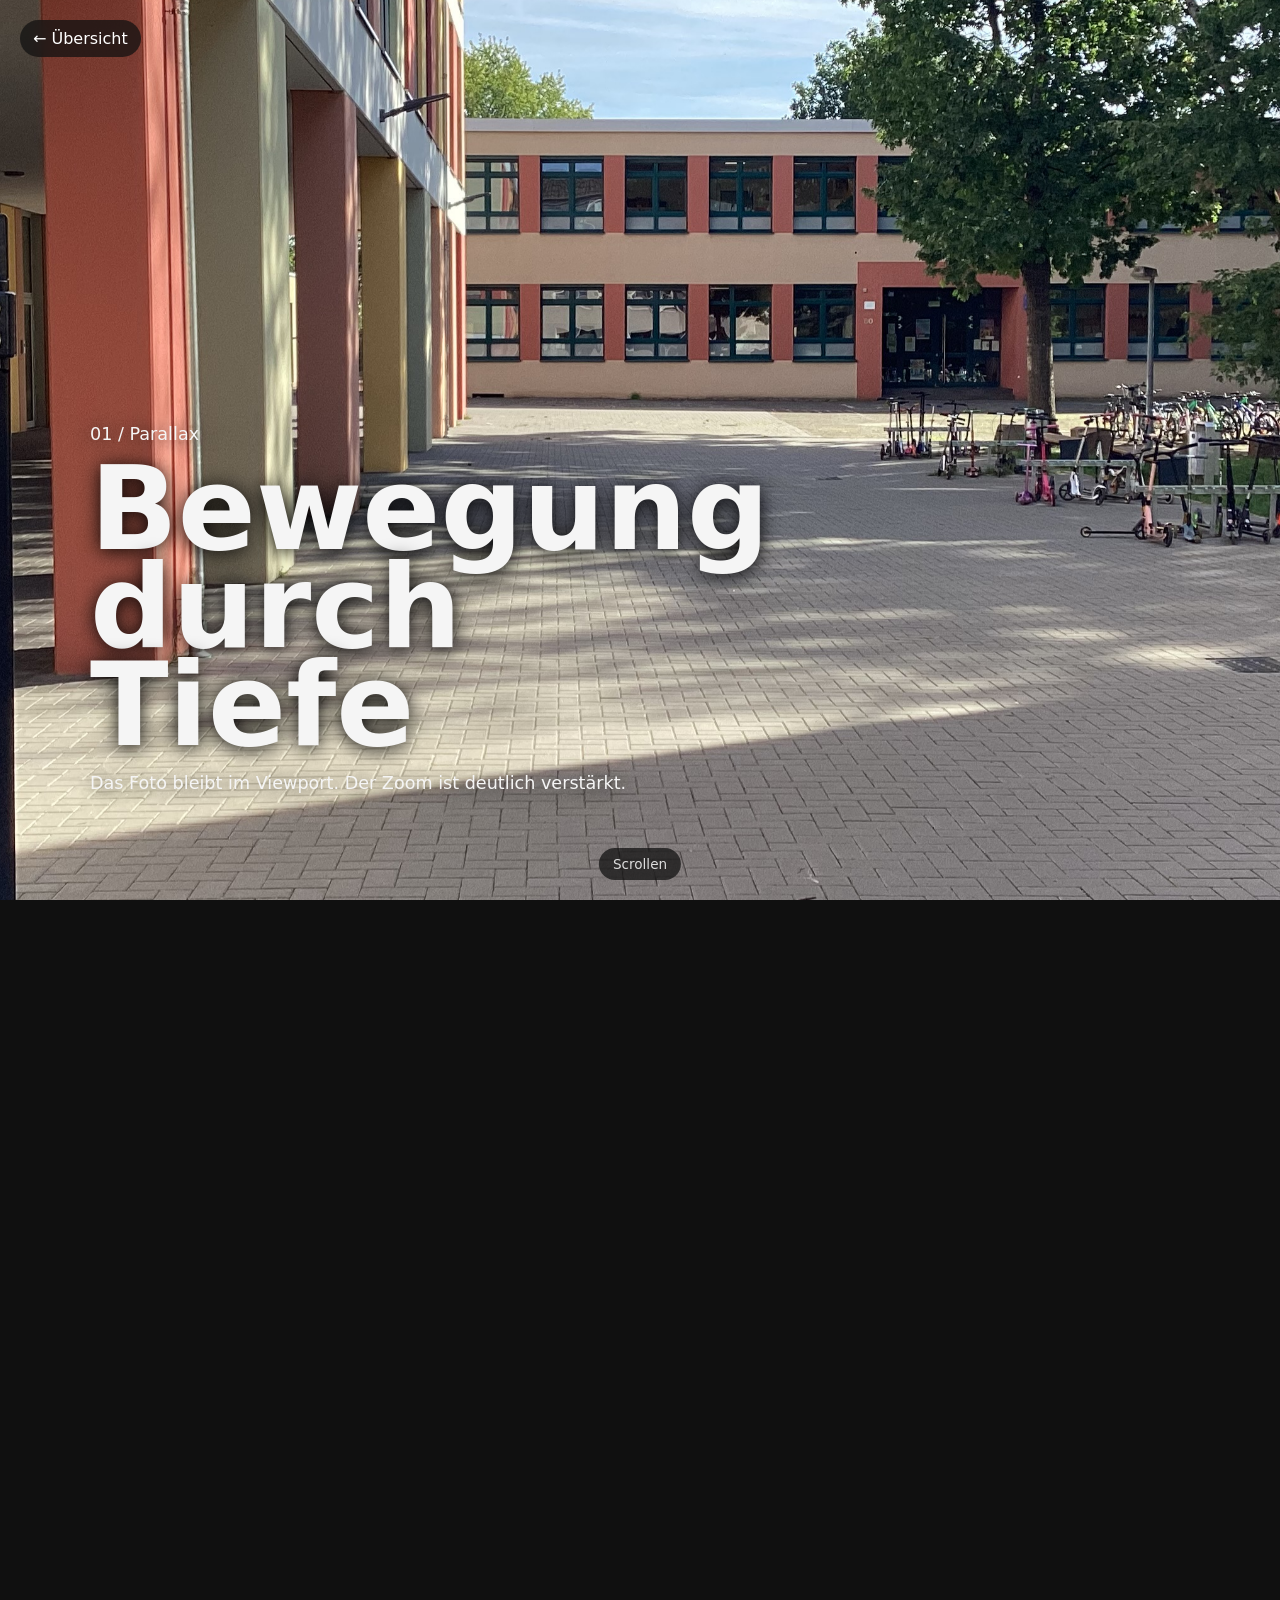
==== 01-parallax.html @ c091f6e7 "Remove trailing section after parallax animation" ====
<!doctype html><html lang="de"><head><meta charset="utf-8"><meta name="viewport" content="width=device-width,initial-scale=1"><title>Parallax</title><link rel="stylesheet" href="style.css"></head><body><a class="back" href="index.html">← Übersicht</a><main class="demo"><section class="parallax-track" id="parallax-track"><div class="parallax-sticky"><img id="photo" class="photo parallax-photo" src="IMG_0030.jpeg" alt=""><div class="caption"><p>01 / Parallax</p><h1>Bewegung<br>durch Tiefe</h1><p>Das Foto bleibt im Viewport. Der Zoom ist deutlich verstärkt.</p></div></div></section></main><div class="hint">Scrollen</div><script>const track=document.querySelector('#parallax-track');const img=document.querySelector('#photo');const caption=document.querySelector('.caption');function update(){const max=track.offsetHeight-innerHeight;const rect=track.getBoundingClientRect();const p=max>0?Math.min(1,Math.max(0,-rect.top/max)):0;const y=-18*p;const scale=1.18+0.27*p;img.style.transform='translate3d(0,'+y+'%,0) scale('+scale+')';caption.style.transform='translate3d(0,'+(-18*p)+'px,0)'}addEventListener('scroll',update,{passive:true});addEventListener('resize',update);update();</script></body></html>
---- style.css ----
*{box-sizing:border-box}html{scroll-behavior:smooth}body{margin:0;font-family:system-ui,-apple-system,BlinkMacSystemFont,"Segoe UI",sans-serif;background:#101010;color:#f5f5f5}a{color:inherit}.home{max-width:1100px;margin:auto;padding:8vh 5vw}.eyebrow{opacity:.55;text-transform:uppercase;letter-spacing:.14em;font-size:.8rem}.home h1{font-size:clamp(3rem,8vw,7rem);line-height:.9;margin:.2em 0}.home>p:not(.eyebrow){max-width:650px;color:#bbb;font-size:1.1rem}.grid{display:grid;grid-template-columns:repeat(auto-fit,minmax(230px,1fr));gap:14px;margin-top:50px}.grid a{padding:25px;background:#1b1b1b;text-decoration:none;border:1px solid #292929;transition:transform .25s,background .25s}.grid a:hover{transform:translateY(-5px);background:#242424}.grid b,.grid span,.grid small{display:block}.grid b{font-size:.75rem;opacity:.5}.grid span{font-size:1.35rem;margin:25px 0 7px}.grid small{color:#999}.demo{min-height:100vh}.back{position:fixed;z-index:20;top:20px;left:20px;padding:9px 13px;background:#111b;color:#fff;text-decoration:none;border-radius:999px;backdrop-filter:blur(8px)}.hint{position:fixed;z-index:10;bottom:20px;left:50%;transform:translateX(-50%);padding:8px 14px;background:#111b;border-radius:999px;color:#ddd;font-size:.85rem}.photo{display:block;width:100%;height:100%;object-fit:cover}.stage{height:100vh;overflow:hidden;position:relative}.caption{position:absolute;z-index:3;left:7vw;bottom:10vh;max-width:600px;text-shadow:0 2px 20px #000}.caption h1{font-size:clamp(3rem,9vw,9rem);margin:0;line-height:.85}.caption p{font-size:1.1rem}.section{min-height:100vh;display:grid;place-items:center;padding:8vw}.reveal-wrap{width:min(1000px,90vw);height:min(70vh,700px);position:relative;overflow:hidden;background:#222}.reveal-wrap img{position:absolute;inset:0}.reveal-overlay{clip-path:circle(0% at 50% 50%);}.webgl-stage{height:100vh}.webgl-stage canvas{display:block;width:100%;height:100%}.particle-stage{position:relative;height:100vh;background:#050505}.particle-stage canvas{position:absolute;inset:0;width:100%;height:100%}.parallax-track{height:220vh;position:relative}.parallax-sticky{position:fixed;inset:0;width:100vw;height:100vh;overflow:hidden;z-index:1;background:#101010}.parallax-photo{position:absolute;inset:-18%;width:136%;height:136%;will-change:transform}.parallax-sticky .caption{transition:transform .05s linear;will-change:transform}.reveal-track{height:220vh;position:relative}.reveal-sticky{position:fixed;inset:0;width:100vw;height:100vh;display:grid;place-items:center;z-index:1;background:#101010}.reveal-base{transform:scale(1.18)}.reveal-overlay{clip-path:circle(4% at 50% 50%);transform:scale(1.30)}body{overflow-x:hidden}.parallax-sticky .caption,.reveal-sticky{will-change:transform}
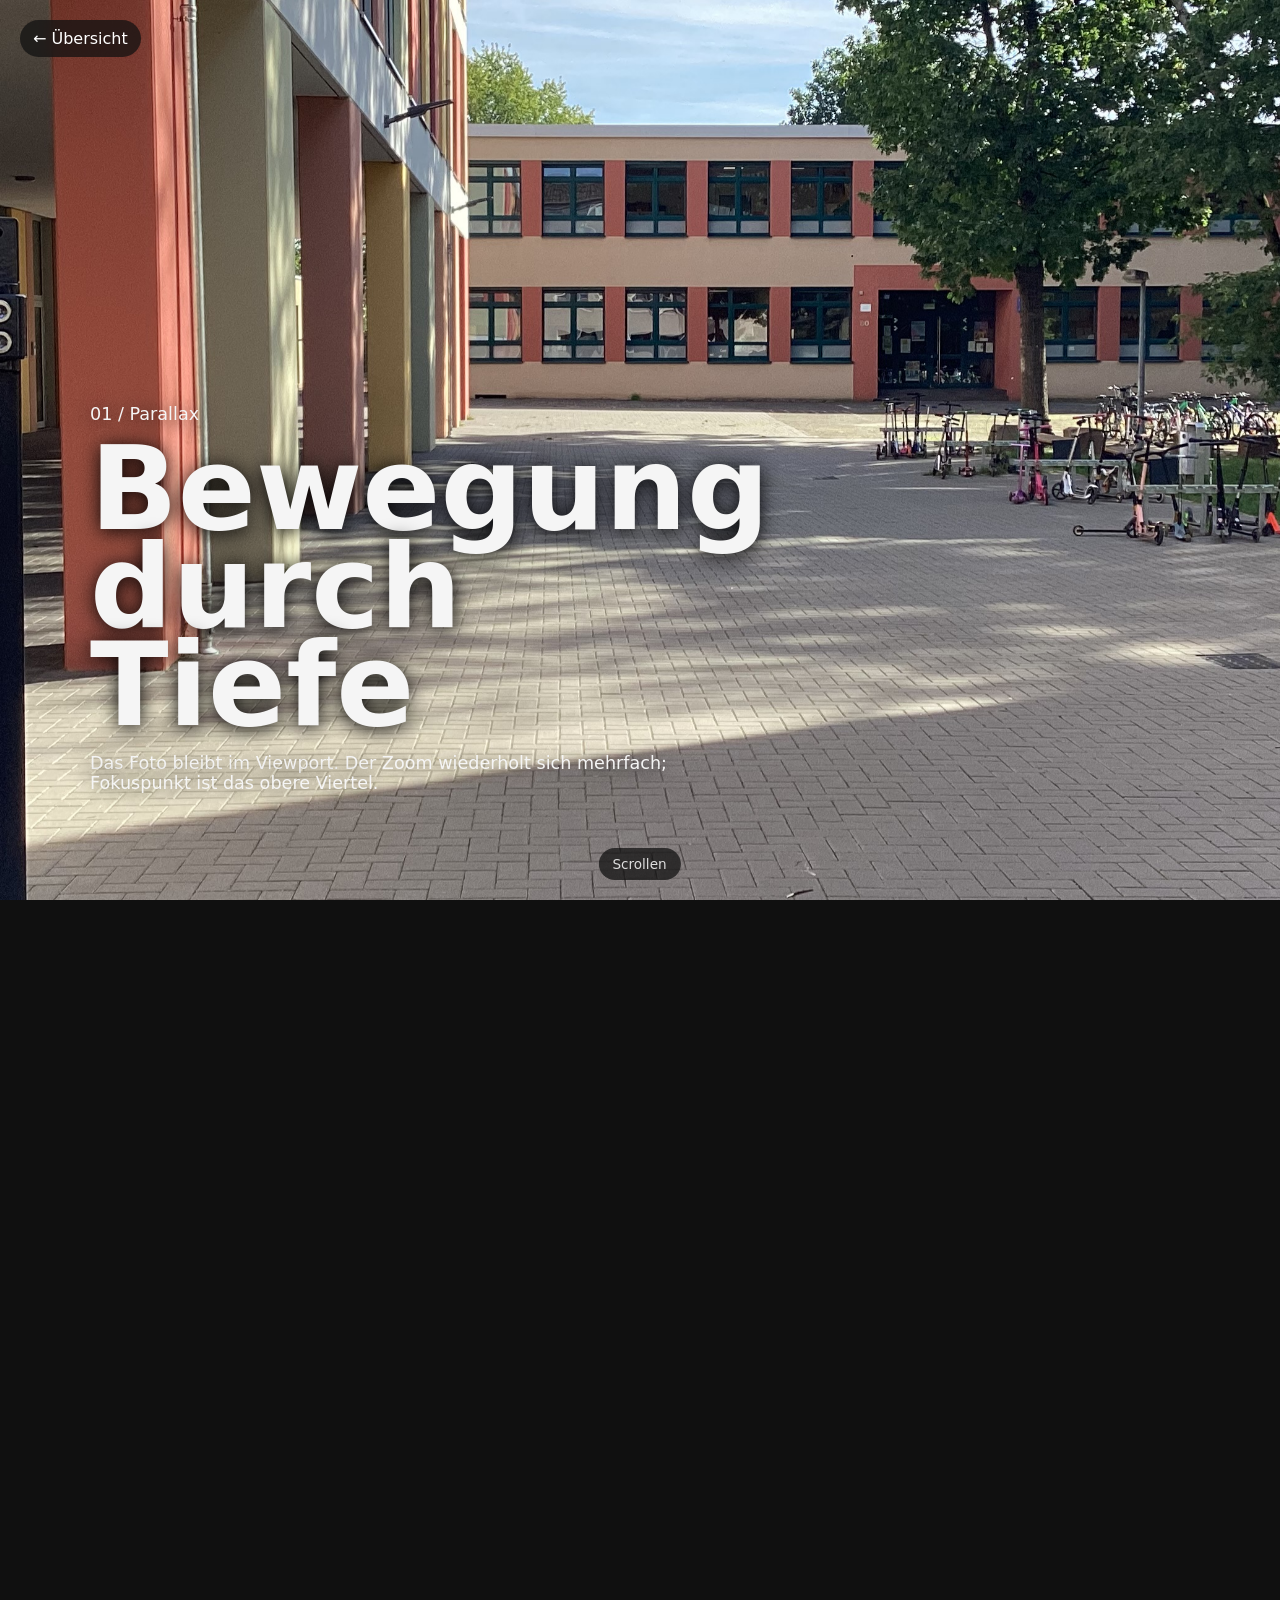
==== commit 26afdfd8: "Repeat photo effects with upper-quarter focus" ====
--- a/01-parallax.html
+++ b/01-parallax.html
@@ -1 +1 @@
-<!doctype html><html lang="de"><head><meta charset="utf-8"><meta name="viewport" content="width=device-width,initial-scale=1"><title>Parallax</title><link rel="stylesheet" href="style.css"></head><body><a class="back" href="index.html">← Übersicht</a><main class="demo"><section class="parallax-track" id="parallax-track"><div class="parallax-sticky"><img id="photo" class="photo parallax-photo" src="IMG_0030.jpeg" alt=""><div class="caption"><p>01 / Parallax</p><h1>Bewegung<br>durch Tiefe</h1><p>Das Foto bleibt im Viewport. Der Zoom ist deutlich verstärkt.</p></div></div></section></main><div class="hint">Scrollen</div><script>const track=document.querySelector('#parallax-track');const img=document.querySelector('#photo');const caption=document.querySelector('.caption');function update(){const max=track.offsetHeight-innerHeight;const rect=track.getBoundingClientRect();const p=max>0?Math.min(1,Math.max(0,-rect.top/max)):0;const y=-18*p;const scale=1.18+0.27*p;img.style.transform='translate3d(0,'+y+'%,0) scale('+scale+')';caption.style.transform='translate3d(0,'+(-18*p)+'px,0)'}addEventListener('scroll',update,{passive:true});addEventListener('resize',update);update();</script></body></html>+<!doctype html><html lang="de"><head><meta charset="utf-8"><meta name="viewport" content="width=device-width,initial-scale=1"><title>Parallax</title><link rel="stylesheet" href="style.css"></head><body><a class="back" href="index.html">← Übersicht</a><main class="demo"><section class="parallax-track" id="parallax-track"><div class="parallax-sticky"><img id="photo" class="photo parallax-photo" src="IMG_0030.jpeg" alt=""><div class="caption"><p>01 / Parallax</p><h1>Bewegung<br>durch Tiefe</h1><p>Das Foto bleibt im Viewport. Der Zoom wiederholt sich mehrfach; Fokuspunkt ist das obere Viertel.</p></div></div></section></main><div class="hint">Scrollen</div><script>const track=document.querySelector('#parallax-track');const img=document.querySelector('#photo');const caption=document.querySelector('.caption');function update(){const max=track.offsetHeight-innerHeight;const rect=track.getBoundingClientRect();const p=max>0?Math.min(1,Math.max(0,-rect.top/max)):0;const cycles=4;const t=p*cycles;const local=t-Math.floor(t);const eased=local<.5?2*local*local:1-Math.pow(-2*local+2,2)/2;const scale=1.16+0.34*eased;const y=-20*eased;img.style.transform='translate3d(0,'+y+'%,0) scale('+scale+')';caption.style.transform='translate3d(0,'+(-14*eased)+'px,0)'}addEventListener('scroll',update,{passive:true});addEventListener('resize',update);update();</script></body></html>
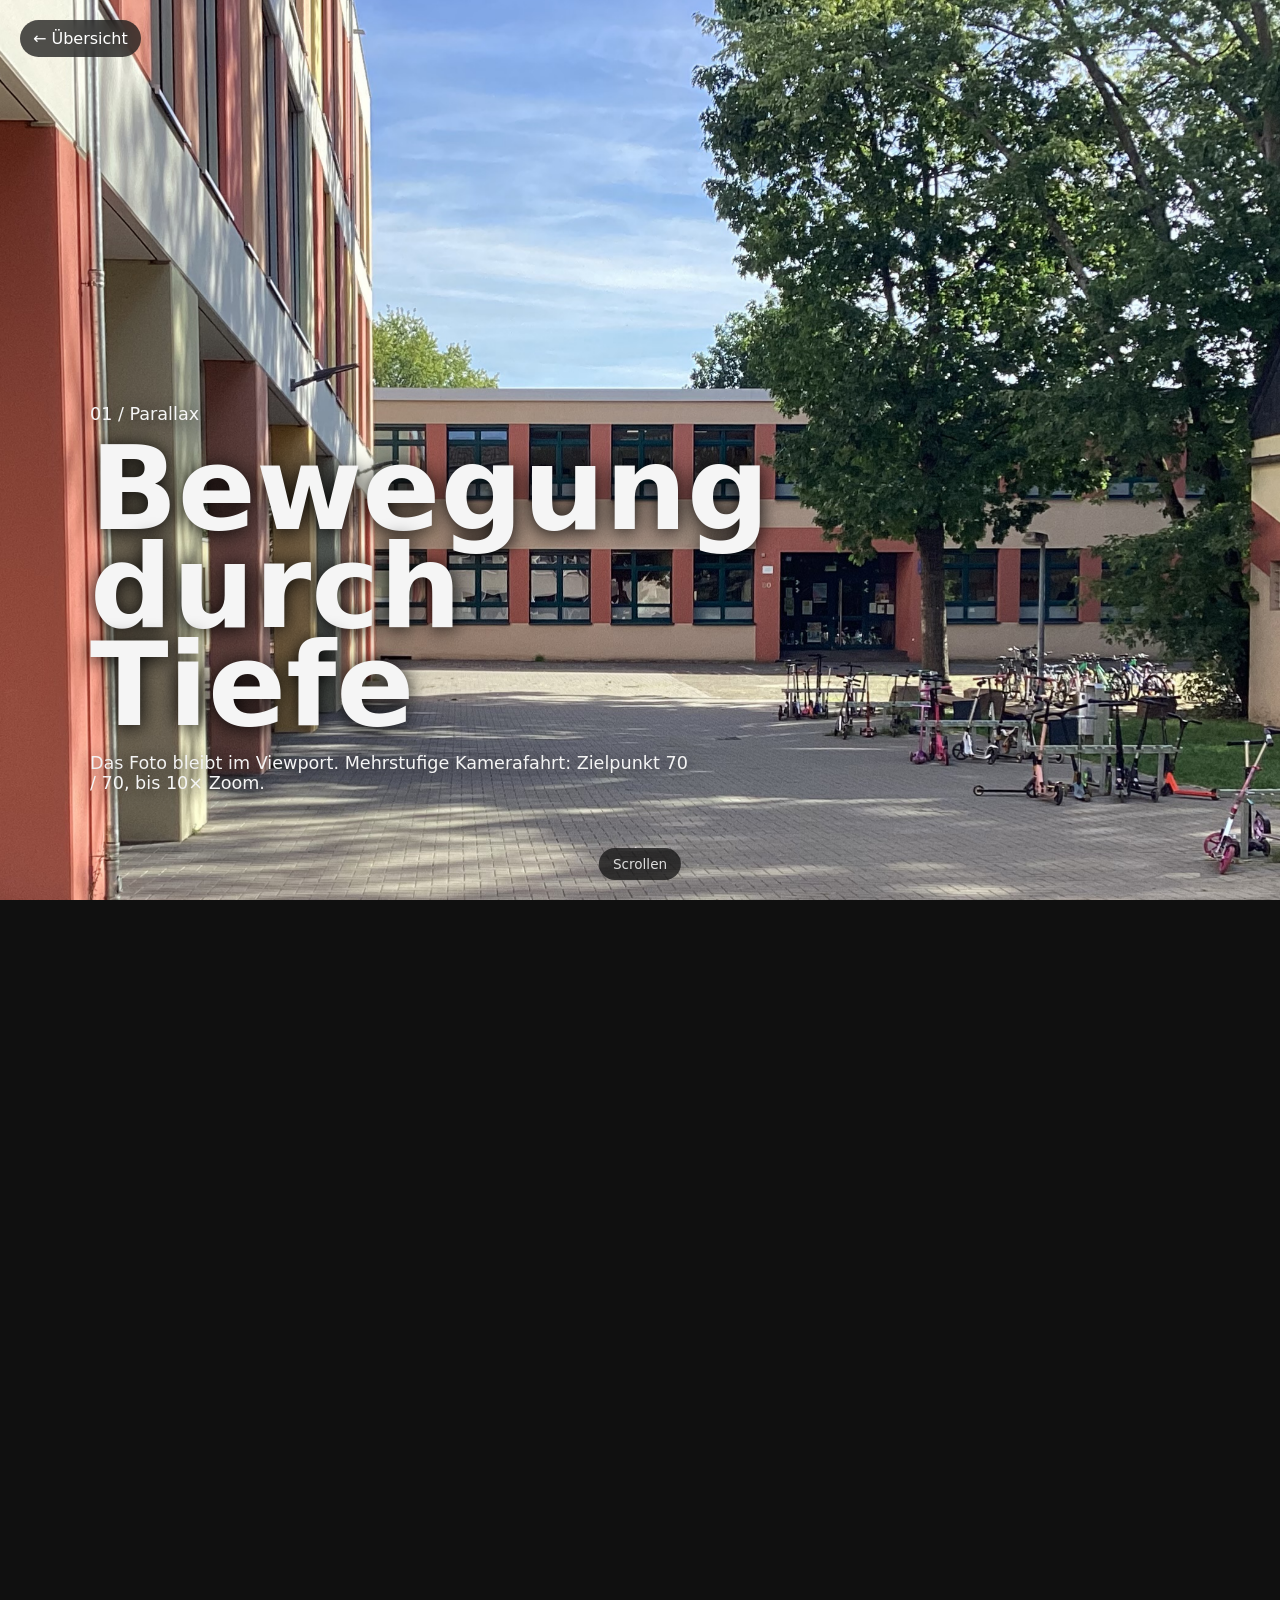
==== commit 082d545e: "Test multi-stage parallax to 70/70 at 10x zoom" ====
--- a/01-parallax.html
+++ b/01-parallax.html
@@ -1 +1,48 @@
-<!doctype html><html lang="de"><head><meta charset="utf-8"><meta name="viewport" content="width=device-width,initial-scale=1"><title>Parallax</title><link rel="stylesheet" href="style.css"></head><body><a class="back" href="index.html">← Übersicht</a><main class="demo"><section class="parallax-track" id="parallax-track"><div class="parallax-sticky"><img id="photo" class="photo parallax-photo" src="IMG_0030.jpeg" alt=""><div class="caption"><p>01 / Parallax</p><h1>Bewegung<br>durch Tiefe</h1><p>Das Foto bleibt im Viewport. Der Zoom wiederholt sich mehrfach; Fokuspunkt ist das obere Viertel.</p></div></div></section></main><div class="hint">Scrollen</div><script>const track=document.querySelector('#parallax-track');const img=document.querySelector('#photo');const caption=document.querySelector('.caption');function update(){const max=track.offsetHeight-innerHeight;const rect=track.getBoundingClientRect();const p=max>0?Math.min(1,Math.max(0,-rect.top/max)):0;const cycles=4;const t=p*cycles;const local=t-Math.floor(t);const eased=local<.5?2*local*local:1-Math.pow(-2*local+2,2)/2;const scale=1.16+0.34*eased;const y=-20*eased;img.style.transform='translate3d(0,'+y+'%,0) scale('+scale+')';caption.style.transform='translate3d(0,'+(-14*eased)+'px,0)'}addEventListener('scroll',update,{passive:true});addEventListener('resize',update);update();</script></body></html>+<!doctype html><html lang="de"><head><meta charset="utf-8"><meta name="viewport" content="width=device-width,initial-scale=1"><title>Parallax</title><link rel="stylesheet" href="style.css"></head><body><a class="back" href="index.html">← Übersicht</a><main class="demo"><section class="parallax-track" id="parallax-track"><div class="parallax-sticky"><img id="photo" class="photo parallax-photo" src="IMG_0030.jpeg" alt=""><div class="caption"><p>01 / Parallax</p><h1>Bewegung<br>durch Tiefe</h1><p>Das Foto bleibt im Viewport. Mehrstufige Kamerafahrt: Zielpunkt 70 / 70, bis 10× Zoom.</p></div></div></section></main><div class="hint">Scrollen</div><script>
+const track=document.querySelector('#parallax-track');
+const img=document.querySelector('#photo');
+const caption=document.querySelector('.caption');
+
+const stages=[
+  {at:0.00,x:50,y:25,scale:1.15},
+  {at:0.22,x:42,y:35,scale:2.0},
+  {at:0.48,x:55,y:48,scale:4.0},
+  {at:0.72,x:63,y:58,scale:7.0},
+  {at:1.00,x:70,y:70,scale:10.0}
+];
+
+const ease=t=>t<0.5?2*t*t:1-Math.pow(-2*t+2,2)/2;
+
+function stateAt(p){
+  for(let i=0;i<stages.length-1;i++){
+    const a=stages[i],b=stages[i+1];
+    if(p<=b.at){
+      const local=(p-a.at)/(b.at-a.at);
+      const e=ease(Math.max(0,Math.min(1,local)));
+      return {
+        x:a.x+(b.x-a.x)*e,
+        y:a.y+(b.y-a.y)*e,
+        scale:a.scale+(b.scale-a.scale)*e
+      };
+    }
+  }
+  return stages[stages.length-1];
+}
+
+function update(){
+  const max=Math.max(1,track.offsetHeight-innerHeight);
+  const rect=track.getBoundingClientRect();
+  const p=Math.min(1,Math.max(0,-rect.top/max));
+  const s=stateAt(p);
+
+  const tx=innerWidth/2-(s.x/100)*innerWidth*s.scale;
+  const ty=innerHeight/2-(s.y/100)*innerHeight*s.scale;
+
+  img.style.transform='translate3d('+tx+'px,'+ty+'px,0) scale('+s.scale+')';
+  caption.style.transform='translate3d(0,'+(-20*p)+'px,0)';
+}
+
+addEventListener('scroll',update,{passive:true});
+addEventListener('resize',update);
+update();
+</script></body></html>
--- a/style.css
+++ b/style.css
@@ -1 +1 @@
-*{box-sizing:border-box}html{scroll-behavior:smooth}body{margin:0;font-family:system-ui,-apple-system,BlinkMacSystemFont,"Segoe UI",sans-serif;background:#101010;color:#f5f5f5}a{color:inherit}.home{max-width:1100px;margin:auto;padding:8vh 5vw}.eyebrow{opacity:.55;text-transform:uppercase;letter-spacing:.14em;font-size:.8rem}.home h1{font-size:clamp(3rem,8vw,7rem);line-height:.9;margin:.2em 0}.home>p:not(.eyebrow){max-width:650px;color:#bbb;font-size:1.1rem}.grid{display:grid;grid-template-columns:repeat(auto-fit,minmax(230px,1fr));gap:14px;margin-top:50px}.grid a{padding:25px;background:#1b1b1b;text-decoration:none;border:1px solid #292929;transition:transform .25s,background .25s}.grid a:hover{transform:translateY(-5px);background:#242424}.grid b,.grid span,.grid small{display:block}.grid b{font-size:.75rem;opacity:.5}.grid span{font-size:1.35rem;margin:25px 0 7px}.grid small{color:#999}.demo{min-height:100vh}.back{position:fixed;z-index:20;top:20px;left:20px;padding:9px 13px;background:#111b;color:#fff;text-decoration:none;border-radius:999px;backdrop-filter:blur(8px)}.hint{position:fixed;z-index:10;bottom:20px;left:50%;transform:translateX(-50%);padding:8px 14px;background:#111b;border-radius:999px;color:#ddd;font-size:.85rem}.photo{display:block;width:100%;height:100%;object-fit:cover}.stage{height:100vh;overflow:hidden;position:relative}.caption{position:absolute;z-index:3;left:7vw;bottom:10vh;max-width:600px;text-shadow:0 2px 20px #000}.caption h1{font-size:clamp(3rem,9vw,9rem);margin:0;line-height:.85}.caption p{font-size:1.1rem}.section{min-height:100vh;display:grid;place-items:center;padding:8vw}.reveal-wrap{width:min(1000px,90vw);height:min(70vh,700px);position:relative;overflow:hidden;background:#222}.reveal-wrap img{position:absolute;inset:0}.reveal-overlay{clip-path:circle(0% at 50% 50%);}.webgl-stage{height:100vh}.webgl-stage canvas{display:block;width:100%;height:100%}.particle-stage{position:relative;height:100vh;background:#050505}.particle-stage canvas{position:absolute;inset:0;width:100%;height:100%}.parallax-track{height:220vh;position:relative}.parallax-sticky{position:fixed;inset:0;width:100vw;height:100vh;overflow:hidden;z-index:1;background:#101010}.parallax-photo{position:absolute;inset:-18%;width:136%;height:136%;will-change:transform}.parallax-sticky .caption{transition:transform .05s linear;will-change:transform}.reveal-track{height:220vh;position:relative}.reveal-sticky{position:fixed;inset:0;width:100vw;height:100vh;display:grid;place-items:center;z-index:1;background:#101010}.reveal-base{transform:scale(1.18)}.reveal-overlay{clip-path:circle(4% at 50% 50%);transform:scale(1.30)}body{overflow-x:hidden}.parallax-sticky .caption,.reveal-sticky{will-change:transform}+*{box-sizing:border-box}html{scroll-behavior:smooth}body{margin:0;font-family:system-ui,-apple-system,BlinkMacSystemFont,"Segoe UI",sans-serif;background:#101010;color:#f5f5f5}a{color:inherit}.home{max-width:1100px;margin:auto;padding:8vh 5vw}.eyebrow{opacity:.55;text-transform:uppercase;letter-spacing:.14em;font-size:.8rem}.home h1{font-size:clamp(3rem,8vw,7rem);line-height:.9;margin:.2em 0}.home>p:not(.eyebrow){max-width:650px;color:#bbb;font-size:1.1rem}.grid{display:grid;grid-template-columns:repeat(auto-fit,minmax(230px,1fr));gap:14px;margin-top:50px}.grid a{padding:25px;background:#1b1b1b;text-decoration:none;border:1px solid #292929;transition:transform .25s,background .25s}.grid a:hover{transform:translateY(-5px);background:#242424}.grid b,.grid span,.grid small{display:block}.grid b{font-size:.75rem;opacity:.5}.grid span{font-size:1.35rem;margin:25px 0 7px}.grid small{color:#999}.demo{min-height:100vh}.back{position:fixed;z-index:20;top:20px;left:20px;padding:9px 13px;background:#111b;color:#fff;text-decoration:none;border-radius:999px;backdrop-filter:blur(8px)}.hint{position:fixed;z-index:10;bottom:20px;left:50%;transform:translateX(-50%);padding:8px 14px;background:#111b;border-radius:999px;color:#ddd;font-size:.85rem}.photo{display:block;width:100%;height:100%;object-fit:cover}.stage{height:100vh;overflow:hidden;position:relative}.caption{position:absolute;z-index:3;left:7vw;bottom:10vh;max-width:600px;text-shadow:0 2px 20px #000}.caption h1{font-size:clamp(3rem,9vw,9rem);margin:0;line-height:.85}.caption p{font-size:1.1rem}.section{min-height:100vh;display:grid;place-items:center;padding:8vw}.reveal-wrap{width:min(1000px,90vw);height:min(70vh,700px);position:relative;overflow:hidden;background:#222}.reveal-wrap img{position:absolute;inset:0}.reveal-overlay{clip-path:circle(0% at 50% 50%);}.webgl-stage{height:100vh}.webgl-stage canvas{display:block;width:100%;height:100%}.particle-stage{position:relative;height:100vh;background:#050505}.particle-stage canvas{position:absolute;inset:0;width:100%;height:100%}.parallax-track{height:500vh;position:relative}.parallax-sticky{position:fixed;inset:0;width:100vw;height:100vh;overflow:hidden;z-index:1;background:#101010}.parallax-photo{position:absolute;inset:-18%;width:136%;height:136%;object-position:50% 25%;transform-origin:50% 25%;will-change:transform}.parallax-sticky .caption{transition:transform .05s linear;will-change:transform}.reveal-track{height:500vh;position:relative}.reveal-sticky{position:fixed;inset:0;width:100vw;height:100vh;display:grid;place-items:center;z-index:1;background:#101010}.reveal-base{transform:scale(1.18);object-position:50% 25%;transform-origin:50% 25%}.reveal-overlay{clip-path:circle(4% at 50% 25%);transform:scale(1.30);object-position:50% 25%;transform-origin:50% 25%}body{overflow-x:hidden}.parallax-sticky .caption,.reveal-sticky{will-change:transform}
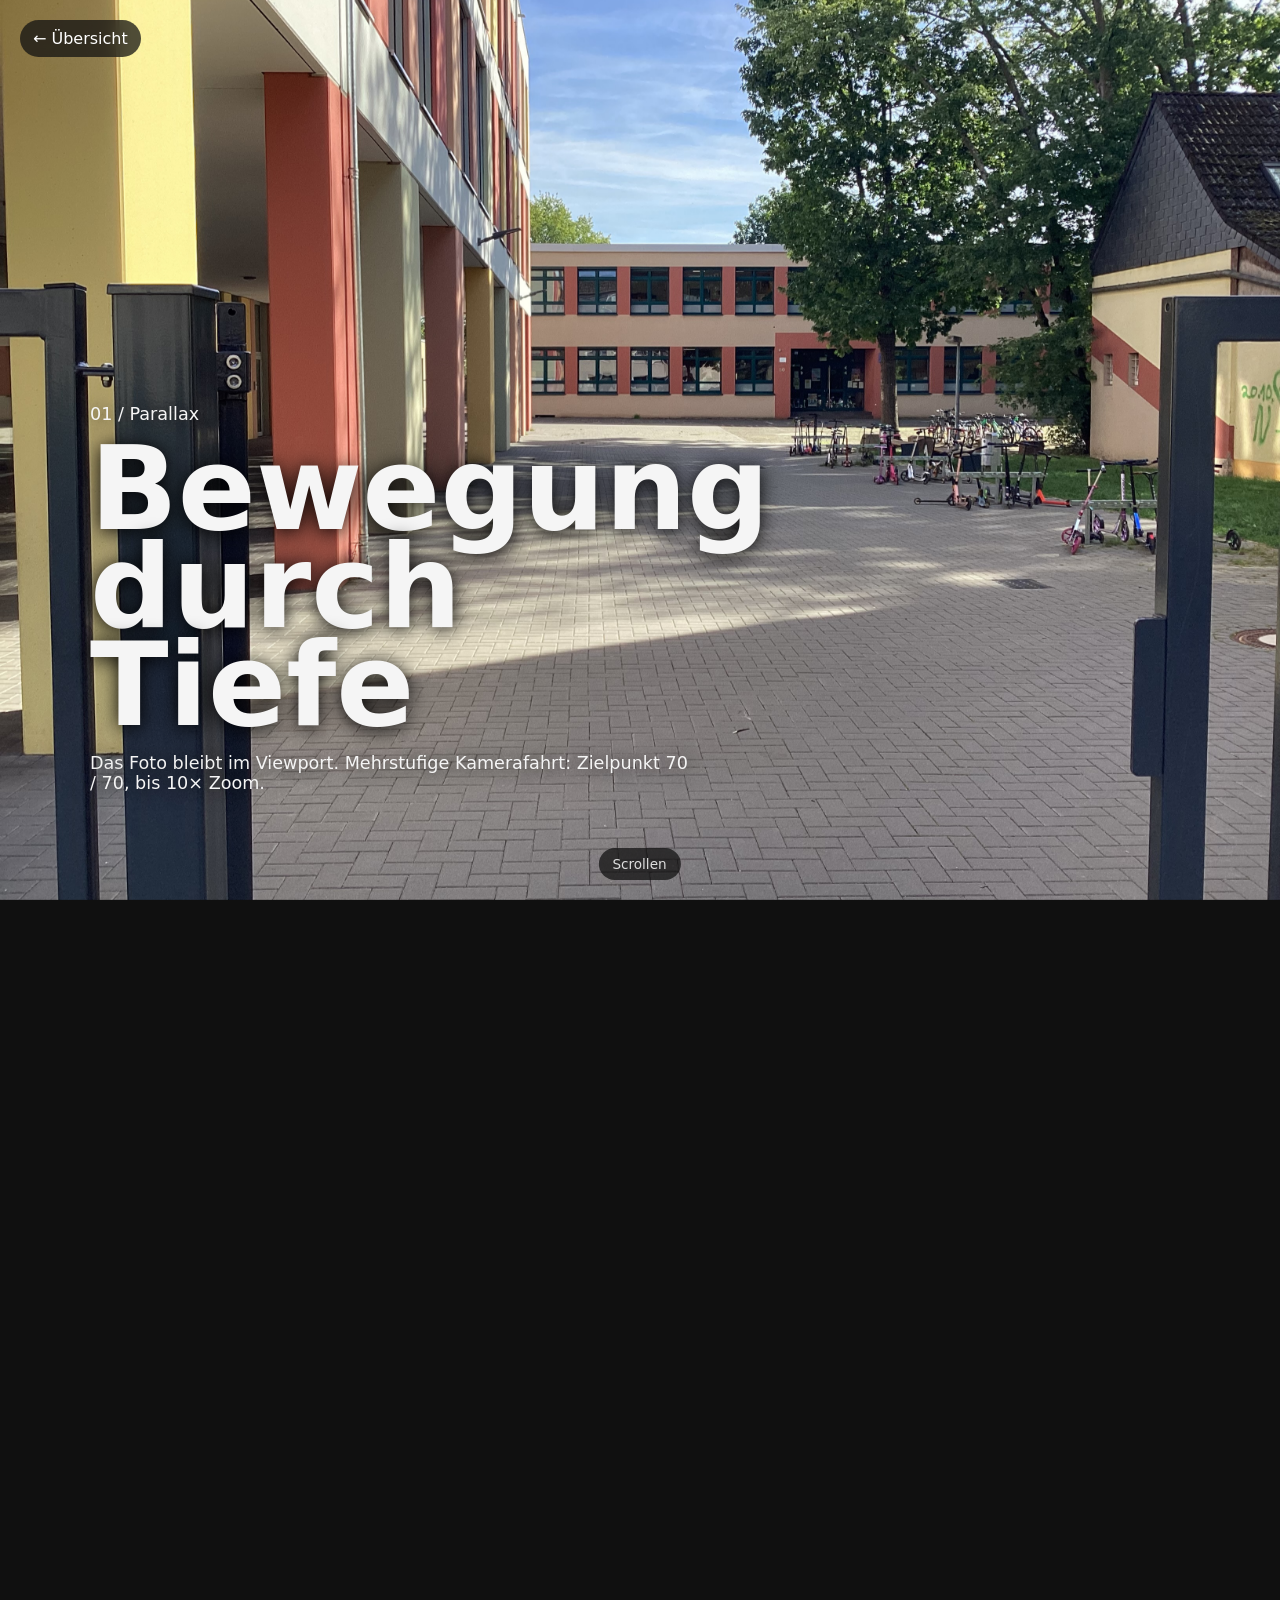
==== commit 7b9b08fe: "Use pixel target 2120/1045 and restore single long camera move" ====
--- a/01-parallax.html
+++ b/01-parallax.html
@@ -3,46 +3,48 @@
 const img=document.querySelector('#photo');
 const caption=document.querySelector('.caption');
 
-const stages=[
-  {at:0.00,x:50,y:25,scale:1.15},
-  {at:0.22,x:42,y:35,scale:2.0},
-  {at:0.48,x:55,y:48,scale:4.0},
-  {at:0.72,x:63,y:58,scale:7.0},
-  {at:1.00,x:70,y:70,scale:10.0}
-];
+const TARGET_X_PX=2120;
+const TARGET_Y_PX=1045;
+const TARGET_SCALE=10;
+const START_SCALE=1.15;
 
-const ease=t=>t<0.5?2*t*t:1-Math.pow(-2*t+2,2)/2;
+function ease(t){
+  return t<0.5 ? 2*t*t : 1-Math.pow(-2*t+2,2)/2;
+}
 
-function stateAt(p){
-  for(let i=0;i<stages.length-1;i++){
-    const a=stages[i],b=stages[i+1];
-    if(p<=b.at){
-      const local=(p-a.at)/(b.at-a.at);
-      const e=ease(Math.max(0,Math.min(1,local)));
-      return {
-        x:a.x+(b.x-a.x)*e,
-        y:a.y+(b.y-a.y)*e,
-        scale:a.scale+(b.scale-a.scale)*e
-      };
-    }
-  }
-  return stages[stages.length-1];
+function coverMetrics(){
+  const vw=innerWidth, vh=innerHeight;
+  const iw=img.naturalWidth, ih=img.naturalHeight;
+  const coverScale=Math.max(vw/iw,vh/ih);
+  const renderedW=iw*coverScale;
+  const renderedH=ih*coverScale;
+  return {
+    scale:coverScale,
+    cropX=(renderedW-vw)/2,
+    cropY=(renderedH-vh)/2
+  };
 }
 
 function update(){
   const max=Math.max(1,track.offsetHeight-innerHeight);
   const rect=track.getBoundingClientRect();
   const p=Math.min(1,Math.max(0,-rect.top/max));
-  const s=stateAt(p);
+  const e=ease(p);
 
-  const tx=innerWidth/2-(s.x/100)*innerWidth*s.scale;
-  const ty=innerHeight/2-(s.y/100)*innerHeight*s.scale;
+  const scale=START_SCALE+(TARGET_SCALE-START_SCALE)*e;
+  const m=coverMetrics();
 
-  img.style.transform='translate3d('+tx+'px,'+ty+'px,0) scale('+s.scale+')';
+  const targetX=m.cropX-(TARGET_X_PX*m.scale);
+  const targetY=m.cropY-(TARGET_Y_PX*m.scale);
+  const tx=(innerWidth/2-targetX*scale)*e;
+  const ty=(innerHeight/2-targetY*scale)*e;
+
+  img.style.transform='translate3d('+tx+'px,'+ty+'px,0) scale('+scale+')';
   caption.style.transform='translate3d(0,'+(-20*p)+'px,0)';
 }
 
 addEventListener('scroll',update,{passive:true});
 addEventListener('resize',update);
+img.addEventListener('load',update);
 update();
 </script></body></html>
--- a/style.css
+++ b/style.css
@@ -1 +1 @@
-*{box-sizing:border-box}html{scroll-behavior:smooth}body{margin:0;font-family:system-ui,-apple-system,BlinkMacSystemFont,"Segoe UI",sans-serif;background:#101010;color:#f5f5f5}a{color:inherit}.home{max-width:1100px;margin:auto;padding:8vh 5vw}.eyebrow{opacity:.55;text-transform:uppercase;letter-spacing:.14em;font-size:.8rem}.home h1{font-size:clamp(3rem,8vw,7rem);line-height:.9;margin:.2em 0}.home>p:not(.eyebrow){max-width:650px;color:#bbb;font-size:1.1rem}.grid{display:grid;grid-template-columns:repeat(auto-fit,minmax(230px,1fr));gap:14px;margin-top:50px}.grid a{padding:25px;background:#1b1b1b;text-decoration:none;border:1px solid #292929;transition:transform .25s,background .25s}.grid a:hover{transform:translateY(-5px);background:#242424}.grid b,.grid span,.grid small{display:block}.grid b{font-size:.75rem;opacity:.5}.grid span{font-size:1.35rem;margin:25px 0 7px}.grid small{color:#999}.demo{min-height:100vh}.back{position:fixed;z-index:20;top:20px;left:20px;padding:9px 13px;background:#111b;color:#fff;text-decoration:none;border-radius:999px;backdrop-filter:blur(8px)}.hint{position:fixed;z-index:10;bottom:20px;left:50%;transform:translateX(-50%);padding:8px 14px;background:#111b;border-radius:999px;color:#ddd;font-size:.85rem}.photo{display:block;width:100%;height:100%;object-fit:cover}.stage{height:100vh;overflow:hidden;position:relative}.caption{position:absolute;z-index:3;left:7vw;bottom:10vh;max-width:600px;text-shadow:0 2px 20px #000}.caption h1{font-size:clamp(3rem,9vw,9rem);margin:0;line-height:.85}.caption p{font-size:1.1rem}.section{min-height:100vh;display:grid;place-items:center;padding:8vw}.reveal-wrap{width:min(1000px,90vw);height:min(70vh,700px);position:relative;overflow:hidden;background:#222}.reveal-wrap img{position:absolute;inset:0}.reveal-overlay{clip-path:circle(0% at 50% 50%);}.webgl-stage{height:100vh}.webgl-stage canvas{display:block;width:100%;height:100%}.particle-stage{position:relative;height:100vh;background:#050505}.particle-stage canvas{position:absolute;inset:0;width:100%;height:100%}.parallax-track{height:500vh;position:relative}.parallax-sticky{position:fixed;inset:0;width:100vw;height:100vh;overflow:hidden;z-index:1;background:#101010}.parallax-photo{position:absolute;inset:-18%;width:136%;height:136%;object-position:50% 25%;transform-origin:50% 25%;will-change:transform}.parallax-sticky .caption{transition:transform .05s linear;will-change:transform}.reveal-track{height:500vh;position:relative}.reveal-sticky{position:fixed;inset:0;width:100vw;height:100vh;display:grid;place-items:center;z-index:1;background:#101010}.reveal-base{transform:scale(1.18);object-position:50% 25%;transform-origin:50% 25%}.reveal-overlay{clip-path:circle(4% at 50% 25%);transform:scale(1.30);object-position:50% 25%;transform-origin:50% 25%}body{overflow-x:hidden}.parallax-sticky .caption,.reveal-sticky{will-change:transform}+*{box-sizing:border-box}html{scroll-behavior:smooth}body{margin:0;font-family:system-ui,-apple-system,BlinkMacSystemFont,"Segoe UI",sans-serif;background:#101010;color:#f5f5f5}a{color:inherit}.home{max-width:1100px;margin:auto;padding:8vh 5vw}.eyebrow{opacity:.55;text-transform:uppercase;letter-spacing:.14em;font-size:.8rem}.home h1{font-size:clamp(3rem,8vw,7rem);line-height:.9;margin:.2em 0}.home>p:not(.eyebrow){max-width:650px;color:#bbb;font-size:1.1rem}.grid{display:grid;grid-template-columns:repeat(auto-fit,minmax(230px,1fr));gap:14px;margin-top:50px}.grid a{padding:25px;background:#1b1b1b;text-decoration:none;border:1px solid #292929;transition:transform .25s,background .25s}.grid a:hover{transform:translateY(-5px);background:#242424}.grid b,.grid span,.grid small{display:block}.grid b{font-size:.75rem;opacity:.5}.grid span{font-size:1.35rem;margin:25px 0 7px}.grid small{color:#999}.demo{min-height:100vh}.back{position:fixed;z-index:20;top:20px;left:20px;padding:9px 13px;background:#111b;color:#fff;text-decoration:none;border-radius:999px;backdrop-filter:blur(8px)}.hint{position:fixed;z-index:10;bottom:20px;left:50%;transform:translateX(-50%);padding:8px 14px;background:#111b;border-radius:999px;color:#ddd;font-size:.85rem}.photo{display:block;width:100%;height:100%;object-fit:cover}.stage{height:100vh;overflow:hidden;position:relative}.caption{position:absolute;z-index:3;left:7vw;bottom:10vh;max-width:600px;text-shadow:0 2px 20px #000}.caption h1{font-size:clamp(3rem,9vw,9rem);margin:0;line-height:.85}.caption p{font-size:1.1rem}.section{min-height:100vh;display:grid;place-items:center;padding:8vw}.reveal-wrap{width:min(1000px,90vw);height:min(70vh,700px);position:relative;overflow:hidden;background:#222}.reveal-wrap img{position:absolute;inset:0}.reveal-overlay{clip-path:circle(0% at 50% 50%);}.webgl-stage{height:100vh}.webgl-stage canvas{display:block;width:100%;height:100%}.particle-stage{position:relative;height:100vh;background:#050505}.particle-stage canvas{position:absolute;inset:0;width:100%;height:100%}.parallax-track{height:500vh;position:relative}.parallax-sticky{position:fixed;inset:0;width:100vw;height:100vh;overflow:hidden;z-index:1;background:#101010}.parallax-photo{position:absolute;inset:0;width:100vw;height:100vh;object-fit:cover;object-position:50% 50%;transform-origin:0 0;will-change:transform}.parallax-sticky .caption{transition:transform .05s linear;will-change:transform}.reveal-track{height:500vh;position:relative}.reveal-sticky{position:fixed;inset:0;width:100vw;height:100vh;display:grid;place-items:center;z-index:1;background:#101010}.reveal-base{transform:scale(1.18);object-position:50% 25%;transform-origin:50% 25%}.reveal-overlay{clip-path:circle(4% at 50% 25%);transform:scale(1.30);object-position:50% 25%;transform-origin:50% 25%}body{overflow-x:hidden}.parallax-sticky .caption,.reveal-sticky{will-change:transform}
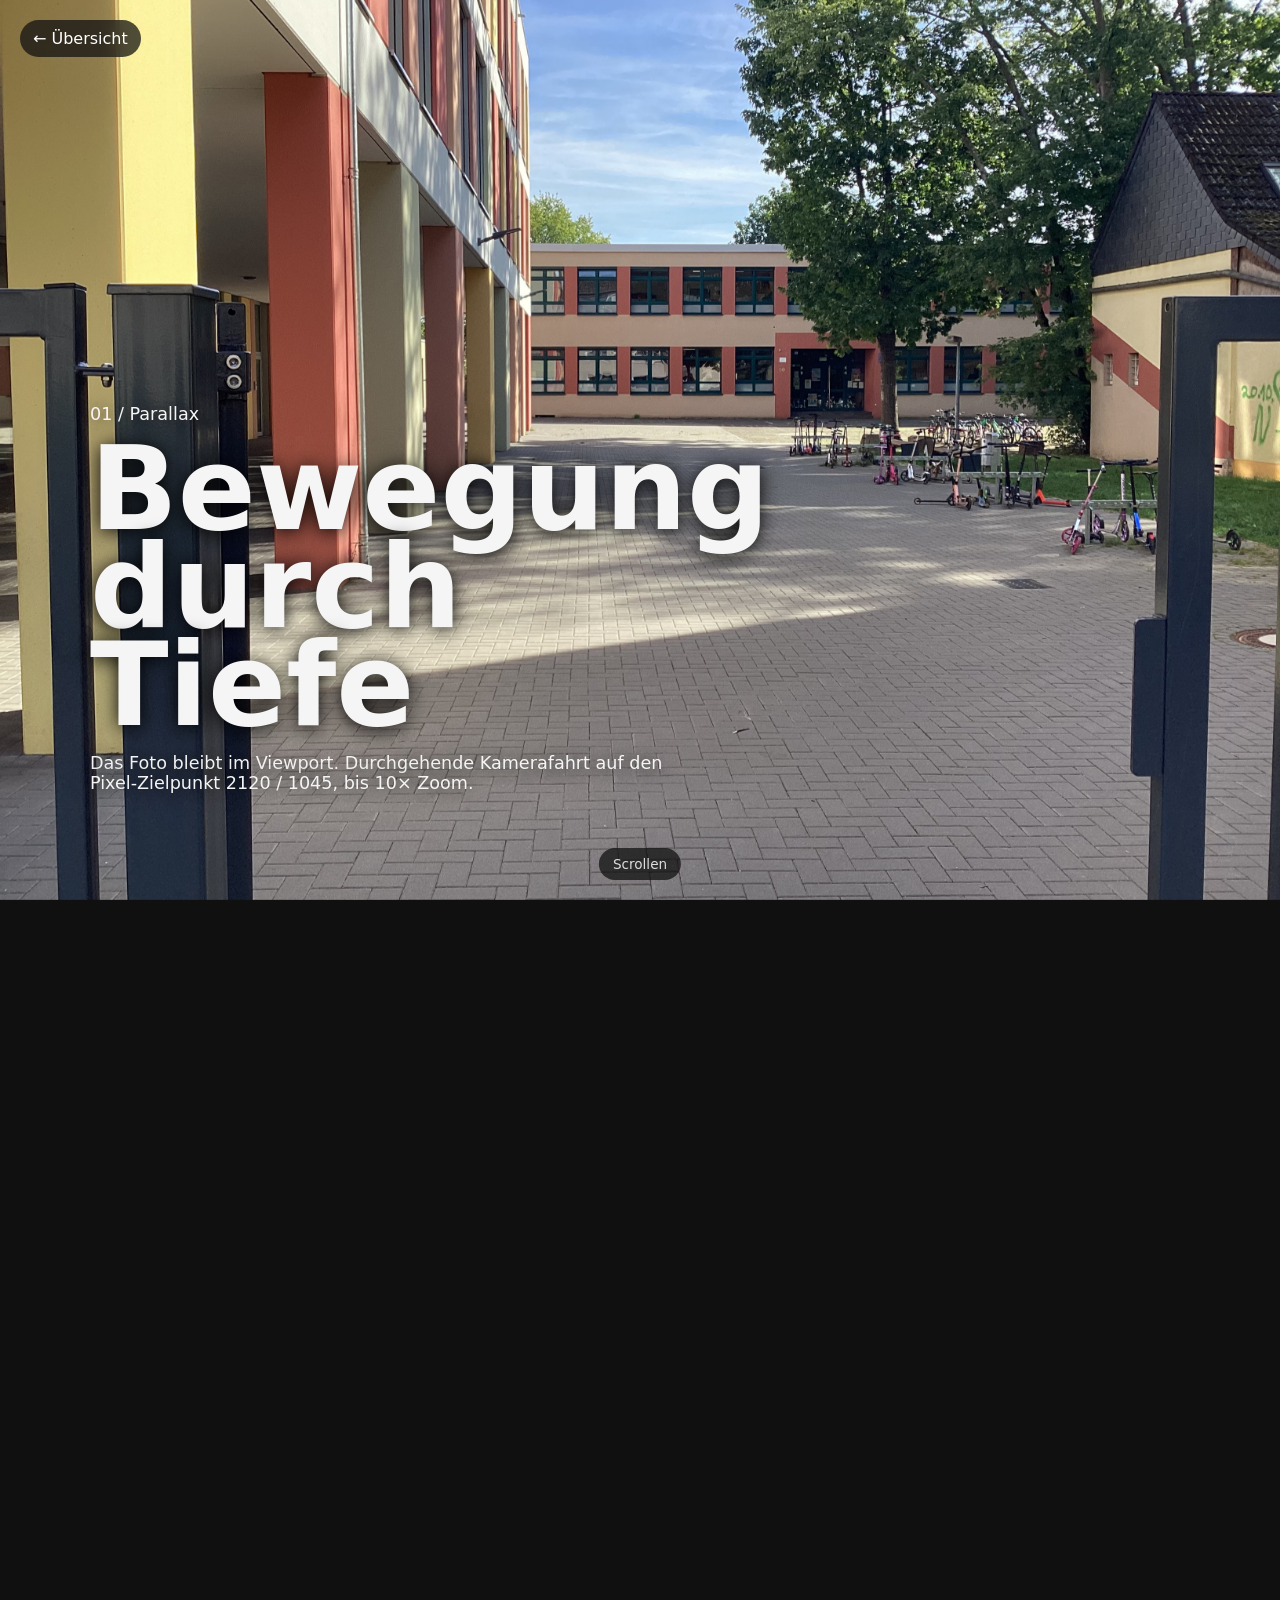
==== commit 9877f62a: "Fix parallax target transform and restore visible zoom" ====
--- a/01-parallax.html
+++ b/01-parallax.html
@@ -1,4 +1,4 @@
-<!doctype html><html lang="de"><head><meta charset="utf-8"><meta name="viewport" content="width=device-width,initial-scale=1"><title>Parallax</title><link rel="stylesheet" href="style.css"></head><body><a class="back" href="index.html">← Übersicht</a><main class="demo"><section class="parallax-track" id="parallax-track"><div class="parallax-sticky"><img id="photo" class="photo parallax-photo" src="IMG_0030.jpeg" alt=""><div class="caption"><p>01 / Parallax</p><h1>Bewegung<br>durch Tiefe</h1><p>Das Foto bleibt im Viewport. Mehrstufige Kamerafahrt: Zielpunkt 70 / 70, bis 10× Zoom.</p></div></div></section></main><div class="hint">Scrollen</div><script>
+<!doctype html><html lang="de"><head><meta charset="utf-8"><meta name="viewport" content="width=device-width,initial-scale=1"><title>Parallax</title><link rel="stylesheet" href="style.css"></head><body><a class="back" href="index.html">← Übersicht</a><main class="demo"><section class="parallax-track" id="parallax-track"><div class="parallax-sticky"><img id="photo" class="photo parallax-photo" src="IMG_0030.jpeg" alt=""><div class="caption"><p>01 / Parallax</p><h1>Bewegung<br>durch Tiefe</h1><p>Das Foto bleibt im Viewport. Durchgehende Kamerafahrt auf den Pixel-Zielpunkt 2120 / 1045, bis 10× Zoom.</p></div></div></section></main><div class="hint">Scrollen</div><script>
 const track=document.querySelector('#parallax-track');
 const img=document.querySelector('#photo');
 const caption=document.querySelector('.caption');
--- a/style.css
+++ b/style.css
@@ -1 +1 @@
-*{box-sizing:border-box}html{scroll-behavior:smooth}body{margin:0;font-family:system-ui,-apple-system,BlinkMacSystemFont,"Segoe UI",sans-serif;background:#101010;color:#f5f5f5}a{color:inherit}.home{max-width:1100px;margin:auto;padding:8vh 5vw}.eyebrow{opacity:.55;text-transform:uppercase;letter-spacing:.14em;font-size:.8rem}.home h1{font-size:clamp(3rem,8vw,7rem);line-height:.9;margin:.2em 0}.home>p:not(.eyebrow){max-width:650px;color:#bbb;font-size:1.1rem}.grid{display:grid;grid-template-columns:repeat(auto-fit,minmax(230px,1fr));gap:14px;margin-top:50px}.grid a{padding:25px;background:#1b1b1b;text-decoration:none;border:1px solid #292929;transition:transform .25s,background .25s}.grid a:hover{transform:translateY(-5px);background:#242424}.grid b,.grid span,.grid small{display:block}.grid b{font-size:.75rem;opacity:.5}.grid span{font-size:1.35rem;margin:25px 0 7px}.grid small{color:#999}.demo{min-height:100vh}.back{position:fixed;z-index:20;top:20px;left:20px;padding:9px 13px;background:#111b;color:#fff;text-decoration:none;border-radius:999px;backdrop-filter:blur(8px)}.hint{position:fixed;z-index:10;bottom:20px;left:50%;transform:translateX(-50%);padding:8px 14px;background:#111b;border-radius:999px;color:#ddd;font-size:.85rem}.photo{display:block;width:100%;height:100%;object-fit:cover}.stage{height:100vh;overflow:hidden;position:relative}.caption{position:absolute;z-index:3;left:7vw;bottom:10vh;max-width:600px;text-shadow:0 2px 20px #000}.caption h1{font-size:clamp(3rem,9vw,9rem);margin:0;line-height:.85}.caption p{font-size:1.1rem}.section{min-height:100vh;display:grid;place-items:center;padding:8vw}.reveal-wrap{width:min(1000px,90vw);height:min(70vh,700px);position:relative;overflow:hidden;background:#222}.reveal-wrap img{position:absolute;inset:0}.reveal-overlay{clip-path:circle(0% at 50% 50%);}.webgl-stage{height:100vh}.webgl-stage canvas{display:block;width:100%;height:100%}.particle-stage{position:relative;height:100vh;background:#050505}.particle-stage canvas{position:absolute;inset:0;width:100%;height:100%}.parallax-track{height:500vh;position:relative}.parallax-sticky{position:fixed;inset:0;width:100vw;height:100vh;overflow:hidden;z-index:1;background:#101010}.parallax-photo{position:absolute;inset:0;width:100vw;height:100vh;object-fit:cover;object-position:50% 50%;transform-origin:0 0;will-change:transform}.parallax-sticky .caption{transition:transform .05s linear;will-change:transform}.reveal-track{height:500vh;position:relative}.reveal-sticky{position:fixed;inset:0;width:100vw;height:100vh;display:grid;place-items:center;z-index:1;background:#101010}.reveal-base{transform:scale(1.18);object-position:50% 25%;transform-origin:50% 25%}.reveal-overlay{clip-path:circle(4% at 50% 25%);transform:scale(1.30);object-position:50% 25%;transform-origin:50% 25%}body{overflow-x:hidden}.parallax-sticky .caption,.reveal-sticky{will-change:transform}+*{box-sizing:border-box}html{scroll-behavior:smooth}body{margin:0;font-family:system-ui,-apple-system,BlinkMacSystemFont,"Segoe UI",sans-serif;background:#101010;color:#f5f5f5}a{color:inherit}.home{max-width:1100px;margin:auto;padding:8vh 5vw}.eyebrow{opacity:.55;text-transform:uppercase;letter-spacing:.14em;font-size:.8rem}.home h1{font-size:clamp(3rem,8vw,7rem);line-height:.9;margin:.2em 0}.home>p:not(.eyebrow){max-width:650px;color:#bbb;font-size:1.1rem}.grid{display:grid;grid-template-columns:repeat(auto-fit,minmax(230px,1fr));gap:14px;margin-top:50px}.grid a{padding:25px;background:#1b1b1b;text-decoration:none;border:1px solid #292929;transition:transform .25s,background .25s}.grid a:hover{transform:translateY(-5px);background:#242424}.grid b,.grid span,.grid small{display:block}.grid b{font-size:.75rem;opacity:.5}.grid span{font-size:1.35rem;margin:25px 0 7px}.grid small{color:#999}.demo{min-height:100vh}.back{position:fixed;z-index:20;top:20px;left:20px;padding:9px 13px;background:#111b;color:#fff;text-decoration:none;border-radius:999px;backdrop-filter:blur(8px)}.hint{position:fixed;z-index:10;bottom:20px;left:50%;transform:translateX(-50%);padding:8px 14px;background:#111b;border-radius:999px;color:#ddd;font-size:.85rem}.photo{display:block;width:100%;height:100%;object-fit:cover}.stage{height:100vh;overflow:hidden;position:relative}.caption{position:absolute;z-index:3;left:7vw;bottom:10vh;max-width:600px;text-shadow:0 2px 20px #000}.caption h1{font-size:clamp(3rem,9vw,9rem);margin:0;line-height:.85}.caption p{font-size:1.1rem}.section{min-height:100vh;display:grid;place-items:center;padding:8vw}.reveal-wrap{width:min(1000px,90vw);height:min(70vh,700px);position:relative;overflow:hidden;background:#222}.reveal-wrap img{position:absolute;inset:0}.reveal-overlay{clip-path:circle(0% at 50% 50%);}.webgl-stage{height:100vh}.webgl-stage canvas{display:block;width:100%;height:100%}.particle-stage{position:relative;height:100vh;background:#050505}.particle-stage canvas{position:absolute;inset:0;width:100%;height:100%}.parallax-track{height:880vh;position:relative}.parallax-sticky{position:fixed;inset:0;width:100vw;height:100vh;overflow:hidden;z-index:1;background:#101010}.parallax-photo{position:absolute;inset:0;width:100vw;height:100vh;object-fit:cover;object-position:50% 50%;transform-origin:0 0;will-change:transform}.parallax-sticky .caption{transition:transform .05s linear;will-change:transform}.reveal-track{height:500vh;position:relative}.reveal-sticky{position:fixed;inset:0;width:100vw;height:100vh;display:grid;place-items:center;z-index:1;background:#101010}.reveal-base{transform:scale(1.18);object-position:50% 25%;transform-origin:50% 25%}.reveal-overlay{clip-path:circle(4% at 50% 25%);transform:scale(1.30);object-position:50% 25%;transform-origin:50% 25%}body{overflow-x:hidden}.parallax-sticky .caption,.reveal-sticky{will-change:transform}
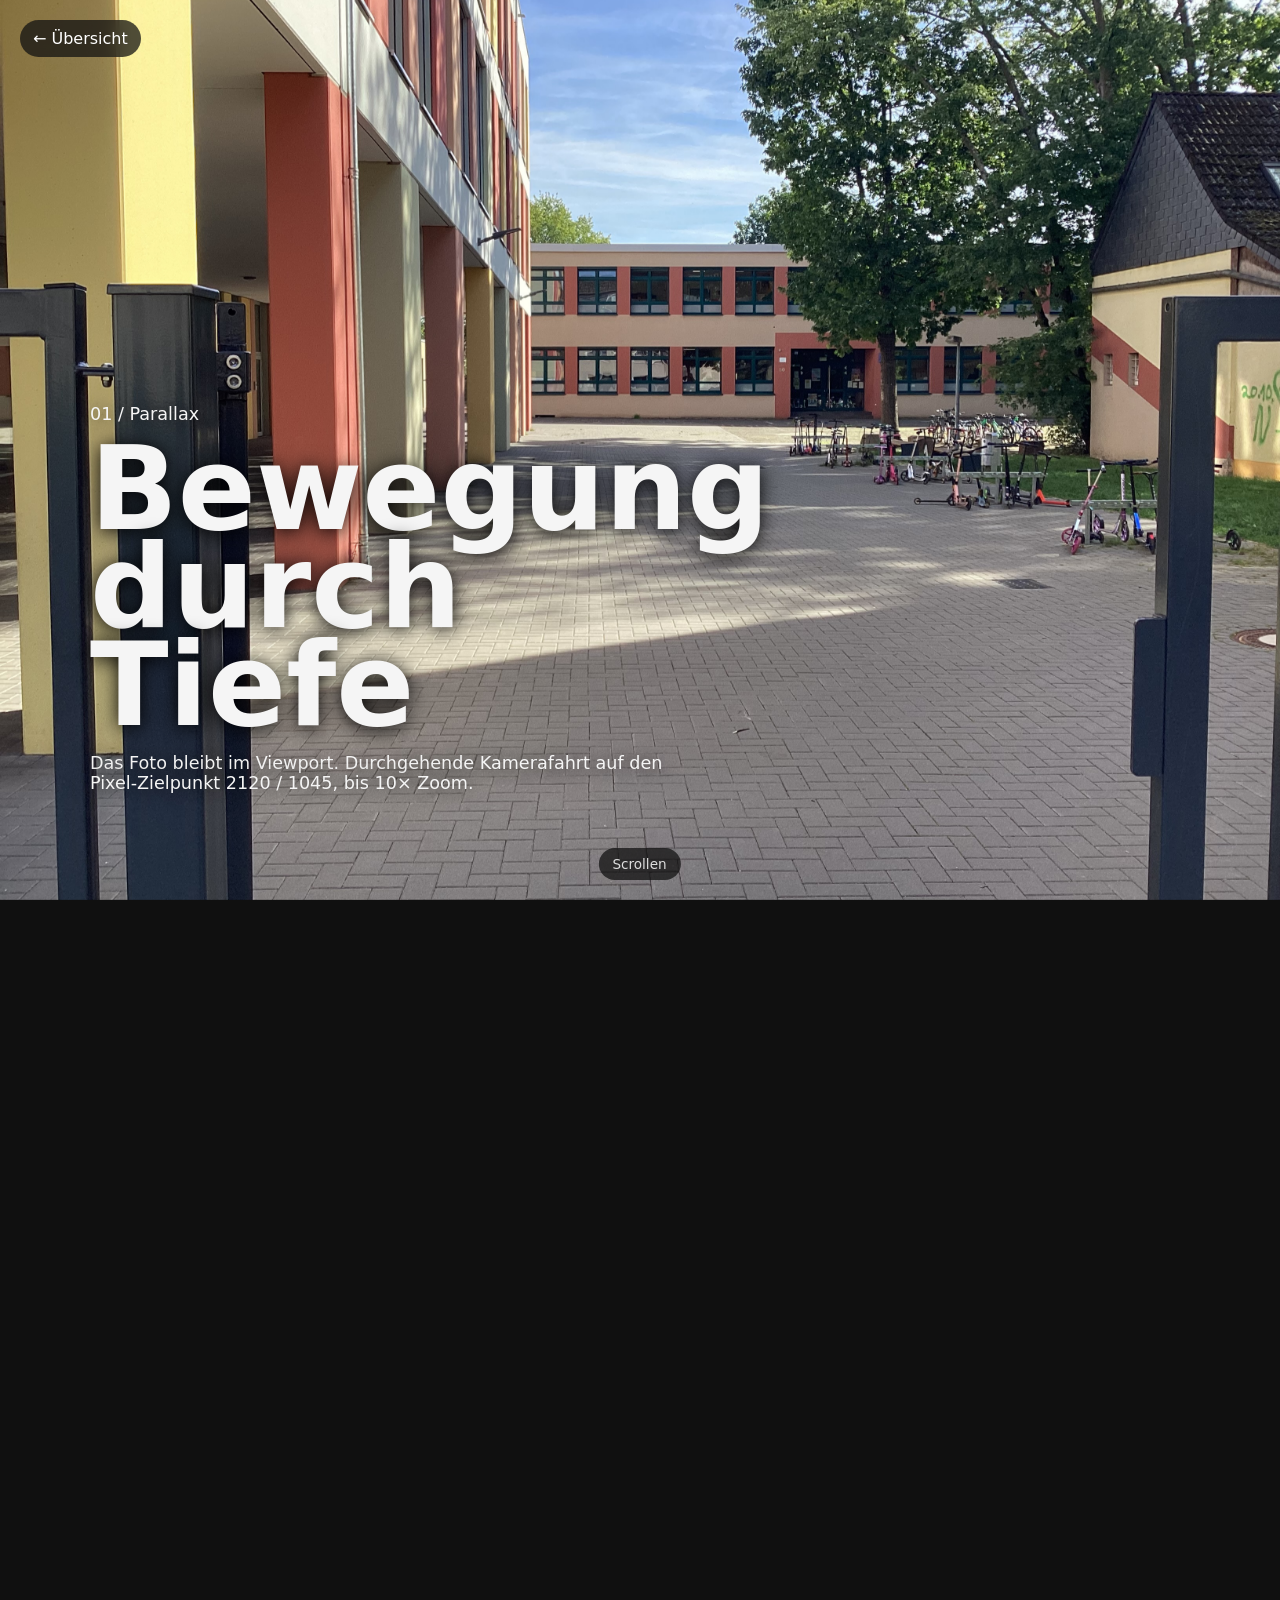
==== commit f5ea8af3: "Correct parallax camera target transform" ====
--- a/01-parallax.html
+++ b/01-parallax.html
@@ -36,8 +36,12 @@
 
   const targetX=m.cropX-(TARGET_X_PX*m.scale);
   const targetY=m.cropY-(TARGET_Y_PX*m.scale);
-  const tx=(innerWidth/2-targetX*scale)*e;
-  const ty=(innerHeight/2-targetY*scale)*e;
+
+  const targetTx=(innerWidth/2-targetX)*scale-innerWidth/2*(scale-1);
+  const targetTy=(innerHeight/2-targetY)*scale-innerHeight/2*(scale-1);
+
+  const tx=targetTx*e;
+  const ty=targetTy*e;
 
   img.style.transform='translate3d('+tx+'px,'+ty+'px,0) scale('+scale+')';
   caption.style.transform='translate3d(0,'+(-20*p)+'px,0)';
--- a/style.css
+++ b/style.css
@@ -1 +1 @@
-*{box-sizing:border-box}html{scroll-behavior:smooth}body{margin:0;font-family:system-ui,-apple-system,BlinkMacSystemFont,"Segoe UI",sans-serif;background:#101010;color:#f5f5f5}a{color:inherit}.home{max-width:1100px;margin:auto;padding:8vh 5vw}.eyebrow{opacity:.55;text-transform:uppercase;letter-spacing:.14em;font-size:.8rem}.home h1{font-size:clamp(3rem,8vw,7rem);line-height:.9;margin:.2em 0}.home>p:not(.eyebrow){max-width:650px;color:#bbb;font-size:1.1rem}.grid{display:grid;grid-template-columns:repeat(auto-fit,minmax(230px,1fr));gap:14px;margin-top:50px}.grid a{padding:25px;background:#1b1b1b;text-decoration:none;border:1px solid #292929;transition:transform .25s,background .25s}.grid a:hover{transform:translateY(-5px);background:#242424}.grid b,.grid span,.grid small{display:block}.grid b{font-size:.75rem;opacity:.5}.grid span{font-size:1.35rem;margin:25px 0 7px}.grid small{color:#999}.demo{min-height:100vh}.back{position:fixed;z-index:20;top:20px;left:20px;padding:9px 13px;background:#111b;color:#fff;text-decoration:none;border-radius:999px;backdrop-filter:blur(8px)}.hint{position:fixed;z-index:10;bottom:20px;left:50%;transform:translateX(-50%);padding:8px 14px;background:#111b;border-radius:999px;color:#ddd;font-size:.85rem}.photo{display:block;width:100%;height:100%;object-fit:cover}.stage{height:100vh;overflow:hidden;position:relative}.caption{position:absolute;z-index:3;left:7vw;bottom:10vh;max-width:600px;text-shadow:0 2px 20px #000}.caption h1{font-size:clamp(3rem,9vw,9rem);margin:0;line-height:.85}.caption p{font-size:1.1rem}.section{min-height:100vh;display:grid;place-items:center;padding:8vw}.reveal-wrap{width:min(1000px,90vw);height:min(70vh,700px);position:relative;overflow:hidden;background:#222}.reveal-wrap img{position:absolute;inset:0}.reveal-overlay{clip-path:circle(0% at 50% 50%);}.webgl-stage{height:100vh}.webgl-stage canvas{display:block;width:100%;height:100%}.particle-stage{position:relative;height:100vh;background:#050505}.particle-stage canvas{position:absolute;inset:0;width:100%;height:100%}.parallax-track{height:880vh;position:relative}.parallax-sticky{position:fixed;inset:0;width:100vw;height:100vh;overflow:hidden;z-index:1;background:#101010}.parallax-photo{position:absolute;inset:0;width:100vw;height:100vh;object-fit:cover;object-position:50% 50%;transform-origin:0 0;will-change:transform}.parallax-sticky .caption{transition:transform .05s linear;will-change:transform}.reveal-track{height:500vh;position:relative}.reveal-sticky{position:fixed;inset:0;width:100vw;height:100vh;display:grid;place-items:center;z-index:1;background:#101010}.reveal-base{transform:scale(1.18);object-position:50% 25%;transform-origin:50% 25%}.reveal-overlay{clip-path:circle(4% at 50% 25%);transform:scale(1.30);object-position:50% 25%;transform-origin:50% 25%}body{overflow-x:hidden}.parallax-sticky .caption,.reveal-sticky{will-change:transform}+*{box-sizing:border-box}html{scroll-behavior:smooth}body{margin:0;font-family:system-ui,-apple-system,BlinkMacSystemFont,"Segoe UI",sans-serif;background:#101010;color:#f5f5f5}a{color:inherit}.home{max-width:1100px;margin:auto;padding:8vh 5vw}.eyebrow{opacity:.55;text-transform:uppercase;letter-spacing:.14em;font-size:.8rem}.home h1{font-size:clamp(3rem,8vw,7rem);line-height:.9;margin:.2em 0}.home>p:not(.eyebrow){max-width:650px;color:#bbb;font-size:1.1rem}.grid{display:grid;grid-template-columns:repeat(auto-fit,minmax(230px,1fr));gap:14px;margin-top:50px}.grid a{padding:25px;background:#1b1b1b;text-decoration:none;border:1px solid #292929;transition:transform .25s,background .25s}.grid a:hover{transform:translateY(-5px);background:#242424}.grid b,.grid span,.grid small{display:block}.grid b{font-size:.75rem;opacity:.5}.grid span{font-size:1.35rem;margin:25px 0 7px}.grid small{color:#999}.demo{min-height:100vh}.back{position:fixed;z-index:20;top:20px;left:20px;padding:9px 13px;background:#111b;color:#fff;text-decoration:none;border-radius:999px;backdrop-filter:blur(8px)}.hint{position:fixed;z-index:10;bottom:20px;left:50%;transform:translateX(-50%);padding:8px 14px;background:#111b;border-radius:999px;color:#ddd;font-size:.85rem}.photo{display:block;width:100%;height:100%;object-fit:cover}.stage{height:100vh;overflow:hidden;position:relative}.caption{position:absolute;z-index:3;left:7vw;bottom:10vh;max-width:600px;text-shadow:0 2px 20px #000}.caption h1{font-size:clamp(3rem,9vw,9rem);margin:0;line-height:.85}.caption p{font-size:1.1rem}.section{min-height:100vh;display:grid;place-items:center;padding:8vw}.reveal-wrap{width:min(1000px,90vw);height:min(70vh,700px);position:relative;overflow:hidden;background:#222}.reveal-wrap img{position:absolute;inset:0}.reveal-overlay{clip-path:circle(0% at 50% 50%);}.webgl-stage{height:100vh}.webgl-stage canvas{display:block;width:100%;height:100%}.particle-stage{position:relative;height:100vh;background:#050505}.particle-stage canvas{position:absolute;inset:0;width:100%;height:100%}.parallax-track{height:880vh;position:relative}.parallax-sticky{position:fixed;inset:0;width:100vw;height:100vh;overflow:hidden;z-index:1;background:#101010}.parallax-photo{position:absolute;inset:0;width:100vw;height:100vh;object-fit:cover;object-position:50% 50%;transform-origin:50% 50%;will-change:transform}.parallax-sticky .caption{transition:transform .05s linear;will-change:transform}.reveal-track{height:500vh;position:relative}.reveal-sticky{position:fixed;inset:0;width:100vw;height:100vh;display:grid;place-items:center;z-index:1;background:#101010}.reveal-base{transform:scale(1.18);object-position:50% 25%;transform-origin:50% 25%}.reveal-overlay{clip-path:circle(4% at 50% 25%);transform:scale(1.30);object-position:50% 25%;transform-origin:50% 25%}body{overflow-x:hidden}.parallax-sticky .caption,.reveal-sticky{will-change:transform}
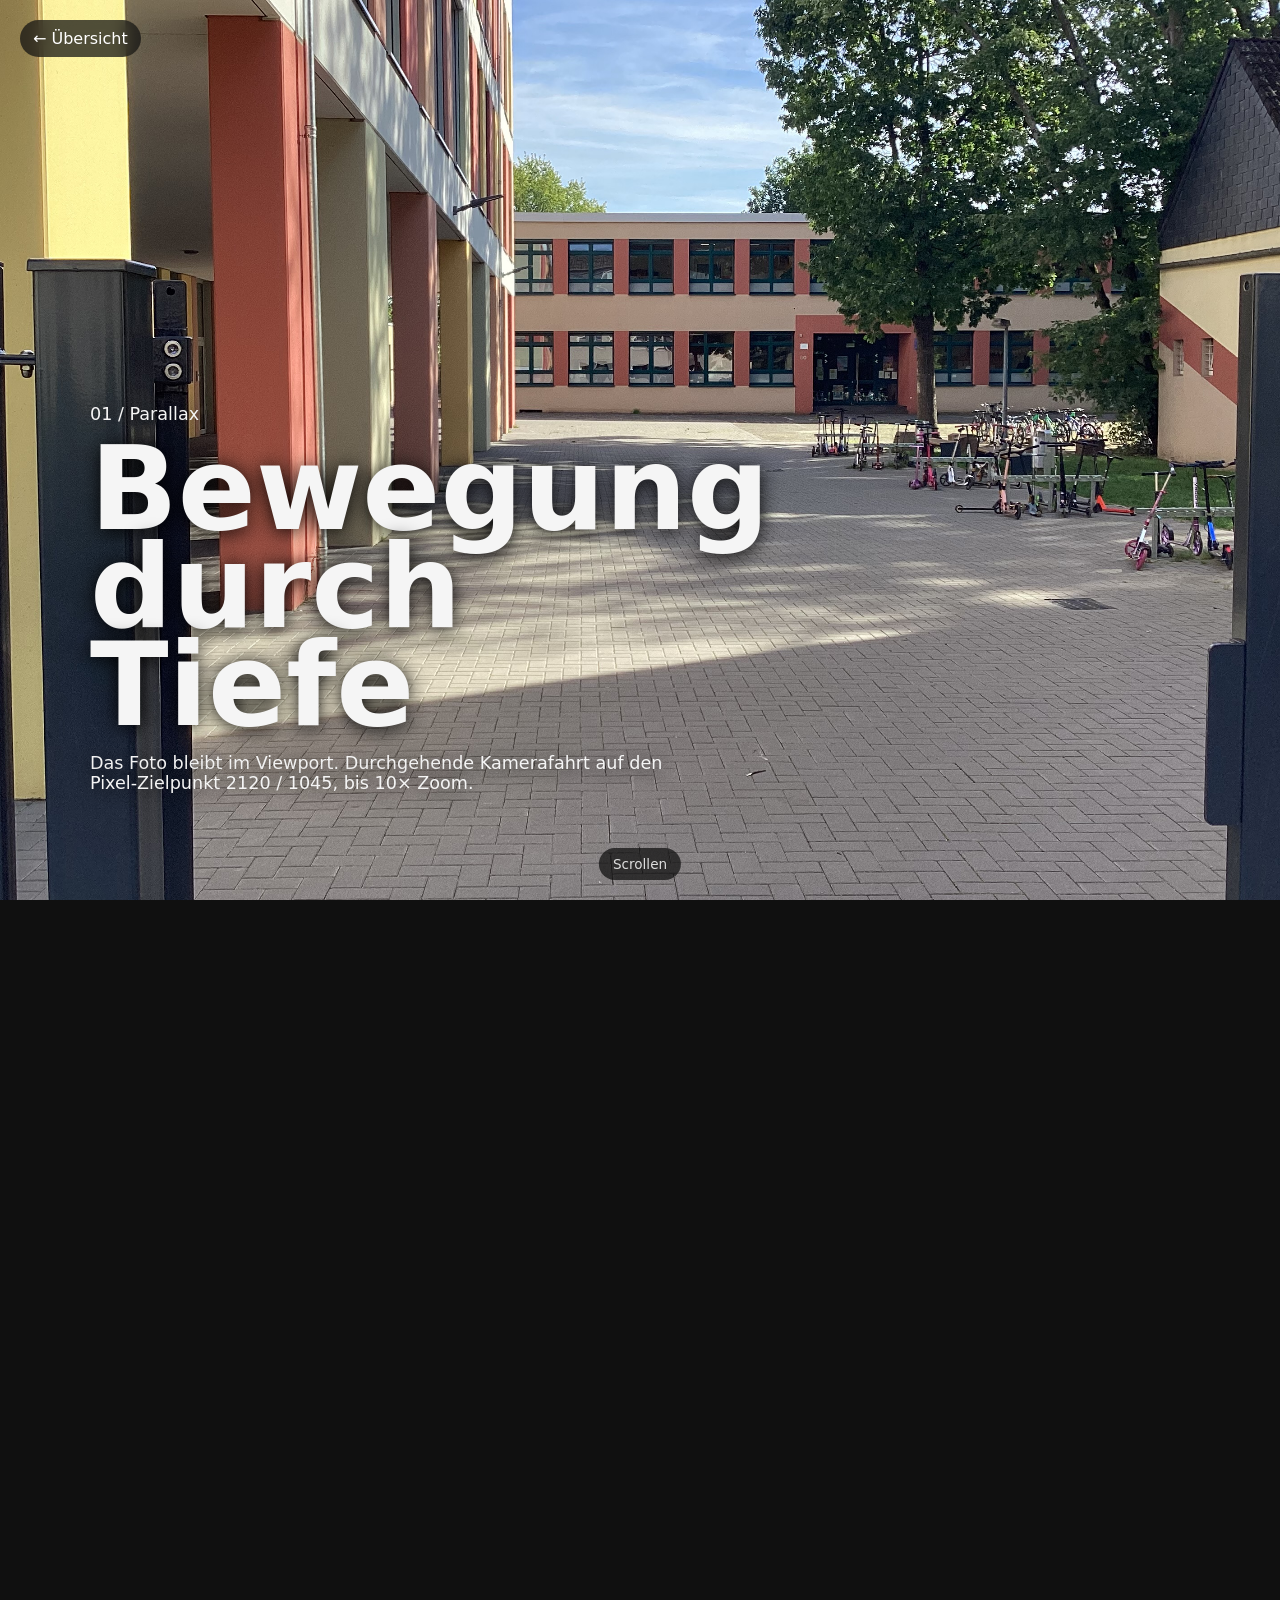
==== commit 445ca848: "Rebuild parallax camera using rendered image coordinates" ====
--- a/01-parallax.html
+++ b/01-parallax.html
@@ -12,38 +12,37 @@
   return t<0.5 ? 2*t*t : 1-Math.pow(-2*t+2,2)/2;
 }
 
-function coverMetrics(){
-  const vw=innerWidth, vh=innerHeight;
-  const iw=img.naturalWidth, ih=img.naturalHeight;
-  const coverScale=Math.max(vw/iw,vh/ih);
-  const renderedW=iw*coverScale;
-  const renderedH=ih*coverScale;
-  return {
-    scale:coverScale,
-    cropX=(renderedW-vw)/2,
-    cropY=(renderedH-vh)/2
-  };
-}
+function update(){
+  if(!img.naturalWidth || !img.naturalHeight) return;
 
-function update(){
+  const vw=innerWidth;
+  const vh=innerHeight;
+  const coverScale=Math.max(vw/img.naturalWidth,vh/img.naturalHeight);
+  const baseW=img.naturalWidth*coverScale;
+  const baseH=img.naturalHeight*coverScale;
+
+  const baseX=(vw-baseW)/2;
+  const baseY=(vh-baseH)/2;
+
   const max=Math.max(1,track.offsetHeight-innerHeight);
   const rect=track.getBoundingClientRect();
   const p=Math.min(1,Math.max(0,-rect.top/max));
   const e=ease(p);
 
   const scale=START_SCALE+(TARGET_SCALE-START_SCALE)*e;
-  const m=coverMetrics();
 
-  const targetX=m.cropX-(TARGET_X_PX*m.scale);
-  const targetY=m.cropY-(TARGET_Y_PX*m.scale);
+  const finalX=vw/2-(TARGET_X_PX*coverScale*TARGET_SCALE);
+  const finalY=vh/2-(TARGET_Y_PX*coverScale*TARGET_SCALE);
 
-  const targetTx=(innerWidth/2-targetX)*scale-innerWidth/2*(scale-1);
-  const targetTy=(innerHeight/2-targetY)*scale-innerHeight/2*(scale-1);
+  const x=baseX+(finalX-baseX)*e;
+  const y=baseY+(finalY-baseY)*e;
 
-  const tx=targetTx*e;
-  const ty=targetTy*e;
+  img.style.width=baseW+'px';
+  img.style.height=baseH+'px';
+  img.style.left=x+'px';
+  img.style.top=y+'px';
+  img.style.transform='scale('+scale+')';
 
-  img.style.transform='translate3d('+tx+'px,'+ty+'px,0) scale('+scale+')';
   caption.style.transform='translate3d(0,'+(-20*p)+'px,0)';
 }
 
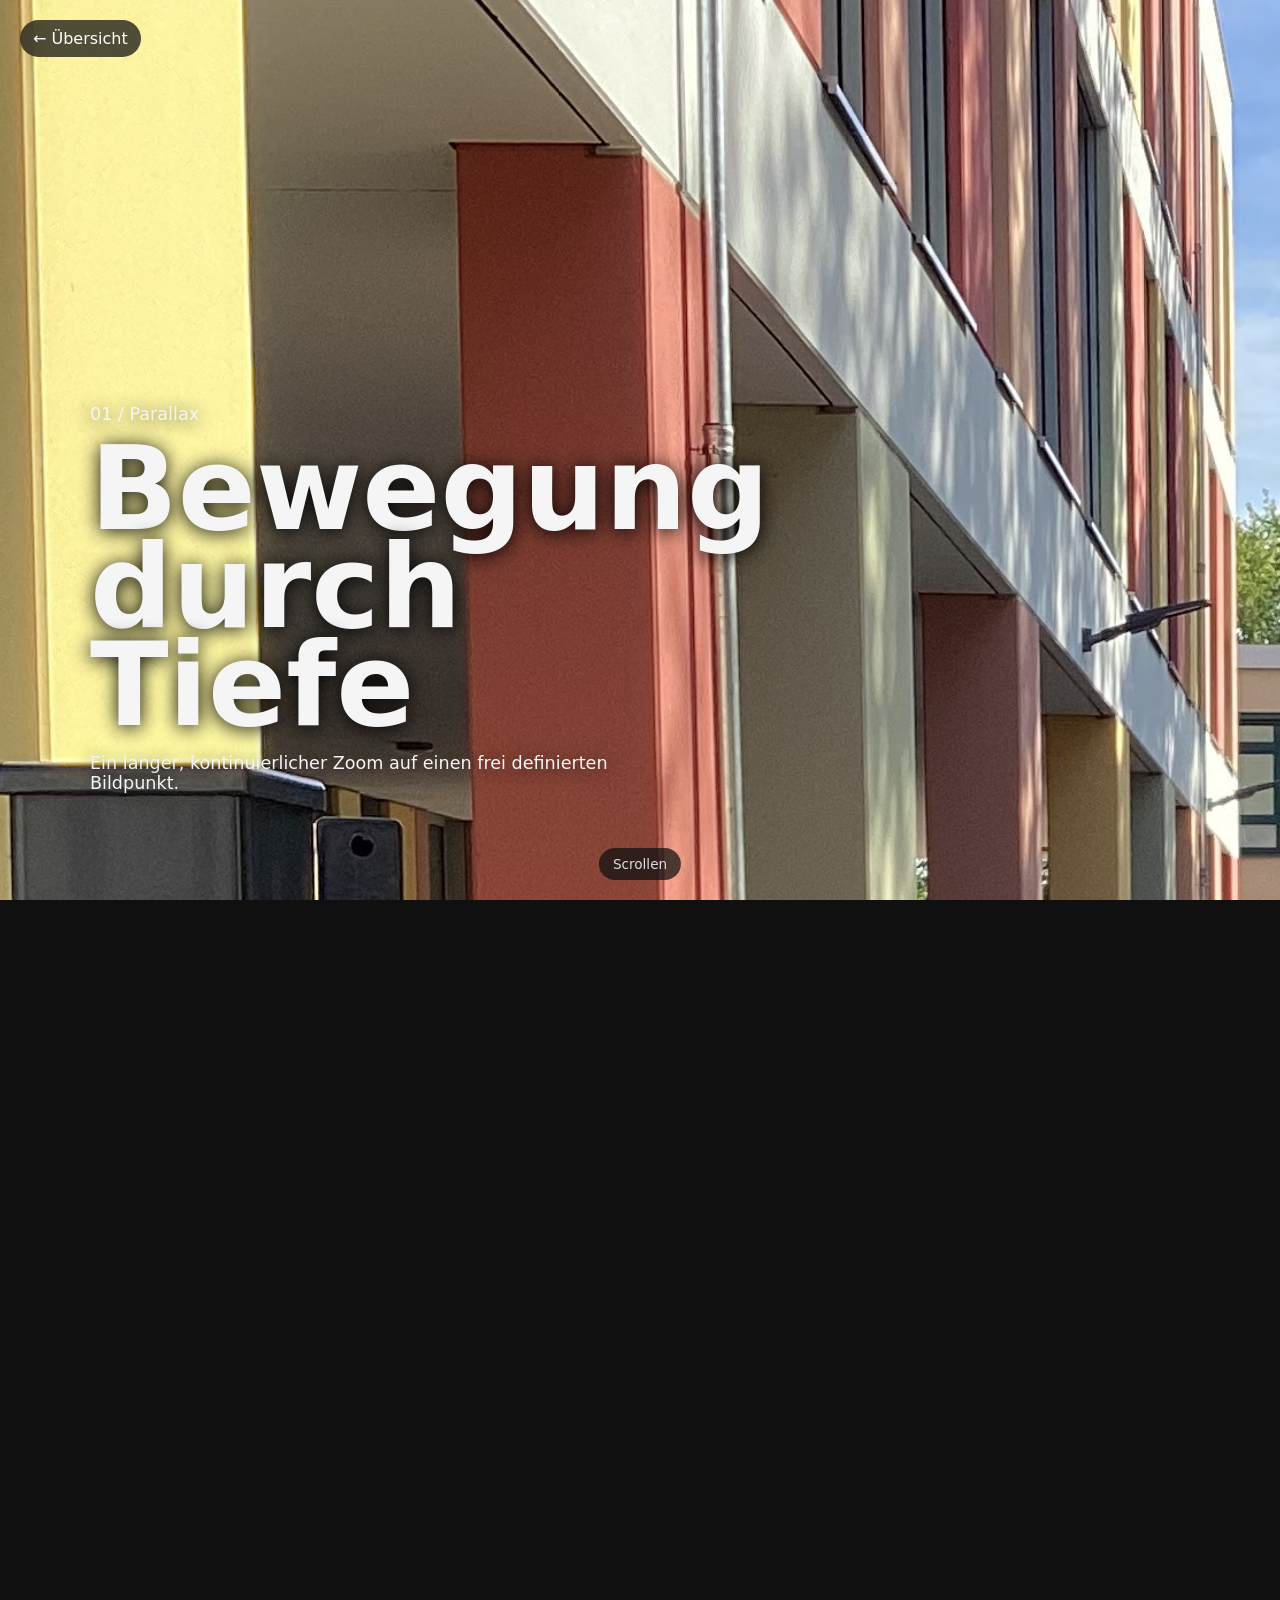
==== commit 5a248e7e: "Restore simple parallax camera with calculated pixel target" ====
--- a/01-parallax.html
+++ b/01-parallax.html
@@ -1,12 +1,38 @@
-<!doctype html><html lang="de"><head><meta charset="utf-8"><meta name="viewport" content="width=device-width,initial-scale=1"><title>Parallax</title><link rel="stylesheet" href="style.css"></head><body><a class="back" href="index.html">← Übersicht</a><main class="demo"><section class="parallax-track" id="parallax-track"><div class="parallax-sticky"><img id="photo" class="photo parallax-photo" src="IMG_0030.jpeg" alt=""><div class="caption"><p>01 / Parallax</p><h1>Bewegung<br>durch Tiefe</h1><p>Das Foto bleibt im Viewport. Durchgehende Kamerafahrt auf den Pixel-Zielpunkt 2120 / 1045, bis 10× Zoom.</p></div></div></section></main><div class="hint">Scrollen</div><script>
+<!doctype html>
+<html lang="de">
+<head>
+<meta charset="utf-8">
+<meta name="viewport" content="width=device-width,initial-scale=1">
+<title>Parallax</title>
+<link rel="stylesheet" href="style.css">
+</head>
+<body>
+<a class="back" href="index.html">← Übersicht</a>
+<main class="demo">
+  <section class="parallax-track" id="parallax-track">
+    <div class="parallax-sticky">
+      <div class="parallax-camera" id="camera">
+        <img id="photo" class="photo parallax-photo" src="IMG_0030.jpeg" alt="">
+      </div>
+      <div class="caption">
+        <p>01 / Parallax</p>
+        <h1>Bewegung<br>durch Tiefe</h1>
+        <p>Ein langer, kontinuierlicher Zoom auf einen frei definierten Bildpunkt.</p>
+      </div>
+    </div>
+  </section>
+</main>
+<div class="hint">Scrollen</div>
+<script>
 const track=document.querySelector('#parallax-track');
+const camera=document.querySelector('#camera');
 const img=document.querySelector('#photo');
 const caption=document.querySelector('.caption');
 
 const TARGET_X_PX=2120;
 const TARGET_Y_PX=1045;
+const START_SCALE=1.15;
 const TARGET_SCALE=10;
-const START_SCALE=1.15;
 
 function ease(t){
   return t<0.5 ? 2*t*t : 1-Math.pow(-2*t+2,2)/2;
@@ -18,11 +44,18 @@
   const vw=innerWidth;
   const vh=innerHeight;
   const coverScale=Math.max(vw/img.naturalWidth,vh/img.naturalHeight);
-  const baseW=img.naturalWidth*coverScale;
-  const baseH=img.naturalHeight*coverScale;
+  const renderedW=img.naturalWidth*coverScale;
+  const renderedH=img.naturalHeight*coverScale;
+  const cropX=(vw-renderedW)/2;
+  const cropY=(vh-renderedH)/2;
 
-  const baseX=(vw-baseW)/2;
-  const baseY=(vh-baseH)/2;
+  const targetXPercent=TARGET_X_PX/img.naturalWidth*100;
+  const targetYPercent=TARGET_Y_PX/img.naturalHeight*100;
+
+  img.style.transformOrigin=targetXPercent+'% '+targetYPercent+'%';
+
+  const targetScreenX=cropX+(TARGET_X_PX*coverScale);
+  const targetScreenY=cropY+(TARGET_Y_PX*coverScale);
 
   const max=Math.max(1,track.offsetHeight-innerHeight);
   const rect=track.getBoundingClientRect();
@@ -30,19 +63,11 @@
   const e=ease(p);
 
   const scale=START_SCALE+(TARGET_SCALE-START_SCALE)*e;
+  const tx=(vw/2-targetScreenX)*e;
+  const ty=(vh/2-targetScreenY)*e;
 
-  const finalX=vw/2-(TARGET_X_PX*coverScale*TARGET_SCALE);
-  const finalY=vh/2-(TARGET_Y_PX*coverScale*TARGET_SCALE);
-
-  const x=baseX+(finalX-baseX)*e;
-  const y=baseY+(finalY-baseY)*e;
-
-  img.style.width=baseW+'px';
-  img.style.height=baseH+'px';
-  img.style.left=x+'px';
-  img.style.top=y+'px';
+  camera.style.transform='translate3d('+tx+'px,'+ty+'px,0)';
   img.style.transform='scale('+scale+')';
-
   caption.style.transform='translate3d(0,'+(-20*p)+'px,0)';
 }
 
@@ -50,4 +75,6 @@
 addEventListener('resize',update);
 img.addEventListener('load',update);
 update();
-</script></body></html>+</script>
+</body>
+</html>
--- a/style.css
+++ b/style.css
@@ -1 +1 @@
-*{box-sizing:border-box}html{scroll-behavior:smooth}body{margin:0;font-family:system-ui,-apple-system,BlinkMacSystemFont,"Segoe UI",sans-serif;background:#101010;color:#f5f5f5}a{color:inherit}.home{max-width:1100px;margin:auto;padding:8vh 5vw}.eyebrow{opacity:.55;text-transform:uppercase;letter-spacing:.14em;font-size:.8rem}.home h1{font-size:clamp(3rem,8vw,7rem);line-height:.9;margin:.2em 0}.home>p:not(.eyebrow){max-width:650px;color:#bbb;font-size:1.1rem}.grid{display:grid;grid-template-columns:repeat(auto-fit,minmax(230px,1fr));gap:14px;margin-top:50px}.grid a{padding:25px;background:#1b1b1b;text-decoration:none;border:1px solid #292929;transition:transform .25s,background .25s}.grid a:hover{transform:translateY(-5px);background:#242424}.grid b,.grid span,.grid small{display:block}.grid b{font-size:.75rem;opacity:.5}.grid span{font-size:1.35rem;margin:25px 0 7px}.grid small{color:#999}.demo{min-height:100vh}.back{position:fixed;z-index:20;top:20px;left:20px;padding:9px 13px;background:#111b;color:#fff;text-decoration:none;border-radius:999px;backdrop-filter:blur(8px)}.hint{position:fixed;z-index:10;bottom:20px;left:50%;transform:translateX(-50%);padding:8px 14px;background:#111b;border-radius:999px;color:#ddd;font-size:.85rem}.photo{display:block;width:100%;height:100%;object-fit:cover}.stage{height:100vh;overflow:hidden;position:relative}.caption{position:absolute;z-index:3;left:7vw;bottom:10vh;max-width:600px;text-shadow:0 2px 20px #000}.caption h1{font-size:clamp(3rem,9vw,9rem);margin:0;line-height:.85}.caption p{font-size:1.1rem}.section{min-height:100vh;display:grid;place-items:center;padding:8vw}.reveal-wrap{width:min(1000px,90vw);height:min(70vh,700px);position:relative;overflow:hidden;background:#222}.reveal-wrap img{position:absolute;inset:0}.reveal-overlay{clip-path:circle(0% at 50% 50%);}.webgl-stage{height:100vh}.webgl-stage canvas{display:block;width:100%;height:100%}.particle-stage{position:relative;height:100vh;background:#050505}.particle-stage canvas{position:absolute;inset:0;width:100%;height:100%}.parallax-track{height:880vh;position:relative}.parallax-sticky{position:fixed;inset:0;width:100vw;height:100vh;overflow:hidden;z-index:1;background:#101010}.parallax-photo{position:absolute;inset:0;width:100vw;height:100vh;object-fit:cover;object-position:50% 50%;transform-origin:50% 50%;will-change:transform}.parallax-sticky .caption{transition:transform .05s linear;will-change:transform}.reveal-track{height:500vh;position:relative}.reveal-sticky{position:fixed;inset:0;width:100vw;height:100vh;display:grid;place-items:center;z-index:1;background:#101010}.reveal-base{transform:scale(1.18);object-position:50% 25%;transform-origin:50% 25%}.reveal-overlay{clip-path:circle(4% at 50% 25%);transform:scale(1.30);object-position:50% 25%;transform-origin:50% 25%}body{overflow-x:hidden}.parallax-sticky .caption,.reveal-sticky{will-change:transform}+*{box-sizing:border-box}html{scroll-behavior:smooth}body{margin:0;font-family:system-ui,-apple-system,BlinkMacSystemFont,"Segoe UI",sans-serif;background:#101010;color:#f5f5f5}a{color:inherit}.home{max-width:1100px;margin:auto;padding:8vh 5vw}.eyebrow{opacity:.55;text-transform:uppercase;letter-spacing:.14em;font-size:.8rem}.home h1{font-size:clamp(3rem,8vw,7rem);line-height:.9;margin:.2em 0}.home>p:not(.eyebrow){max-width:650px;color:#bbb;font-size:1.1rem}.grid{display:grid;grid-template-columns:repeat(auto-fit,minmax(230px,1fr));gap:14px;margin-top:50px}.grid a{padding:25px;background:#1b1b1b;text-decoration:none;border:1px solid #292929;transition:transform .25s,background .25s}.grid a:hover{transform:translateY(-5px);background:#242424}.grid b,.grid span,.grid small{display:block}.grid b{font-size:.75rem;opacity:.5}.grid span{font-size:1.35rem;margin:25px 0 7px}.grid small{color:#999}.demo{min-height:100vh}.back{position:fixed;z-index:20;top:20px;left:20px;padding:9px 13px;background:#111b;color:#fff;text-decoration:none;border-radius:999px;backdrop-filter:blur(8px)}.hint{position:fixed;z-index:10;bottom:20px;left:50%;transform:translateX(-50%);padding:8px 14px;background:#111b;border-radius:999px;color:#ddd;font-size:.85rem}.photo{display:block;width:100%;height:100%;object-fit:cover}.stage{height:100vh;overflow:hidden;position:relative}.caption{position:absolute;z-index:3;left:7vw;bottom:10vh;max-width:600px;text-shadow:0 2px 20px #000}.caption h1{font-size:clamp(3rem,9vw,9rem);margin:0;line-height:.85}.caption p{font-size:1.1rem}.section{min-height:100vh;display:grid;place-items:center;padding:8vw}.reveal-wrap{width:min(1000px,90vw);height:min(70vh,700px);position:relative;overflow:hidden;background:#222}.reveal-wrap img{position:absolute;inset:0}.reveal-overlay{clip-path:circle(0% at 50% 50%);}.webgl-stage{height:100vh}.webgl-stage canvas{display:block;width:100%;height:100%}.particle-stage{position:relative;height:100vh;background:#050505}.particle-stage canvas{position:absolute;inset:0;width:100%;height:100%}.parallax-track{height:880vh;position:relative}.parallax-sticky{position:fixed;inset:0;width:100vw;height:100vh;overflow:hidden;z-index:1;background:#101010}.parallax-photo{position:absolute;left:0;top:0;width:auto;height:auto;object-fit:contain;transform-origin:0 0;will-change:transform}.parallax-sticky .caption{transition:transform .05s linear;will-change:transform}.reveal-track{height:500vh;position:relative}.reveal-sticky{position:fixed;inset:0;width:100vw;height:100vh;display:grid;place-items:center;z-index:1;background:#101010}.reveal-base{transform:scale(1.18);object-position:50% 25%;transform-origin:50% 25%}.reveal-overlay{clip-path:circle(4% at 50% 25%);transform:scale(1.30);object-position:50% 25%;transform-origin:50% 25%}body{overflow-x:hidden}.parallax-sticky .caption,.reveal-sticky{will-change:transform}
